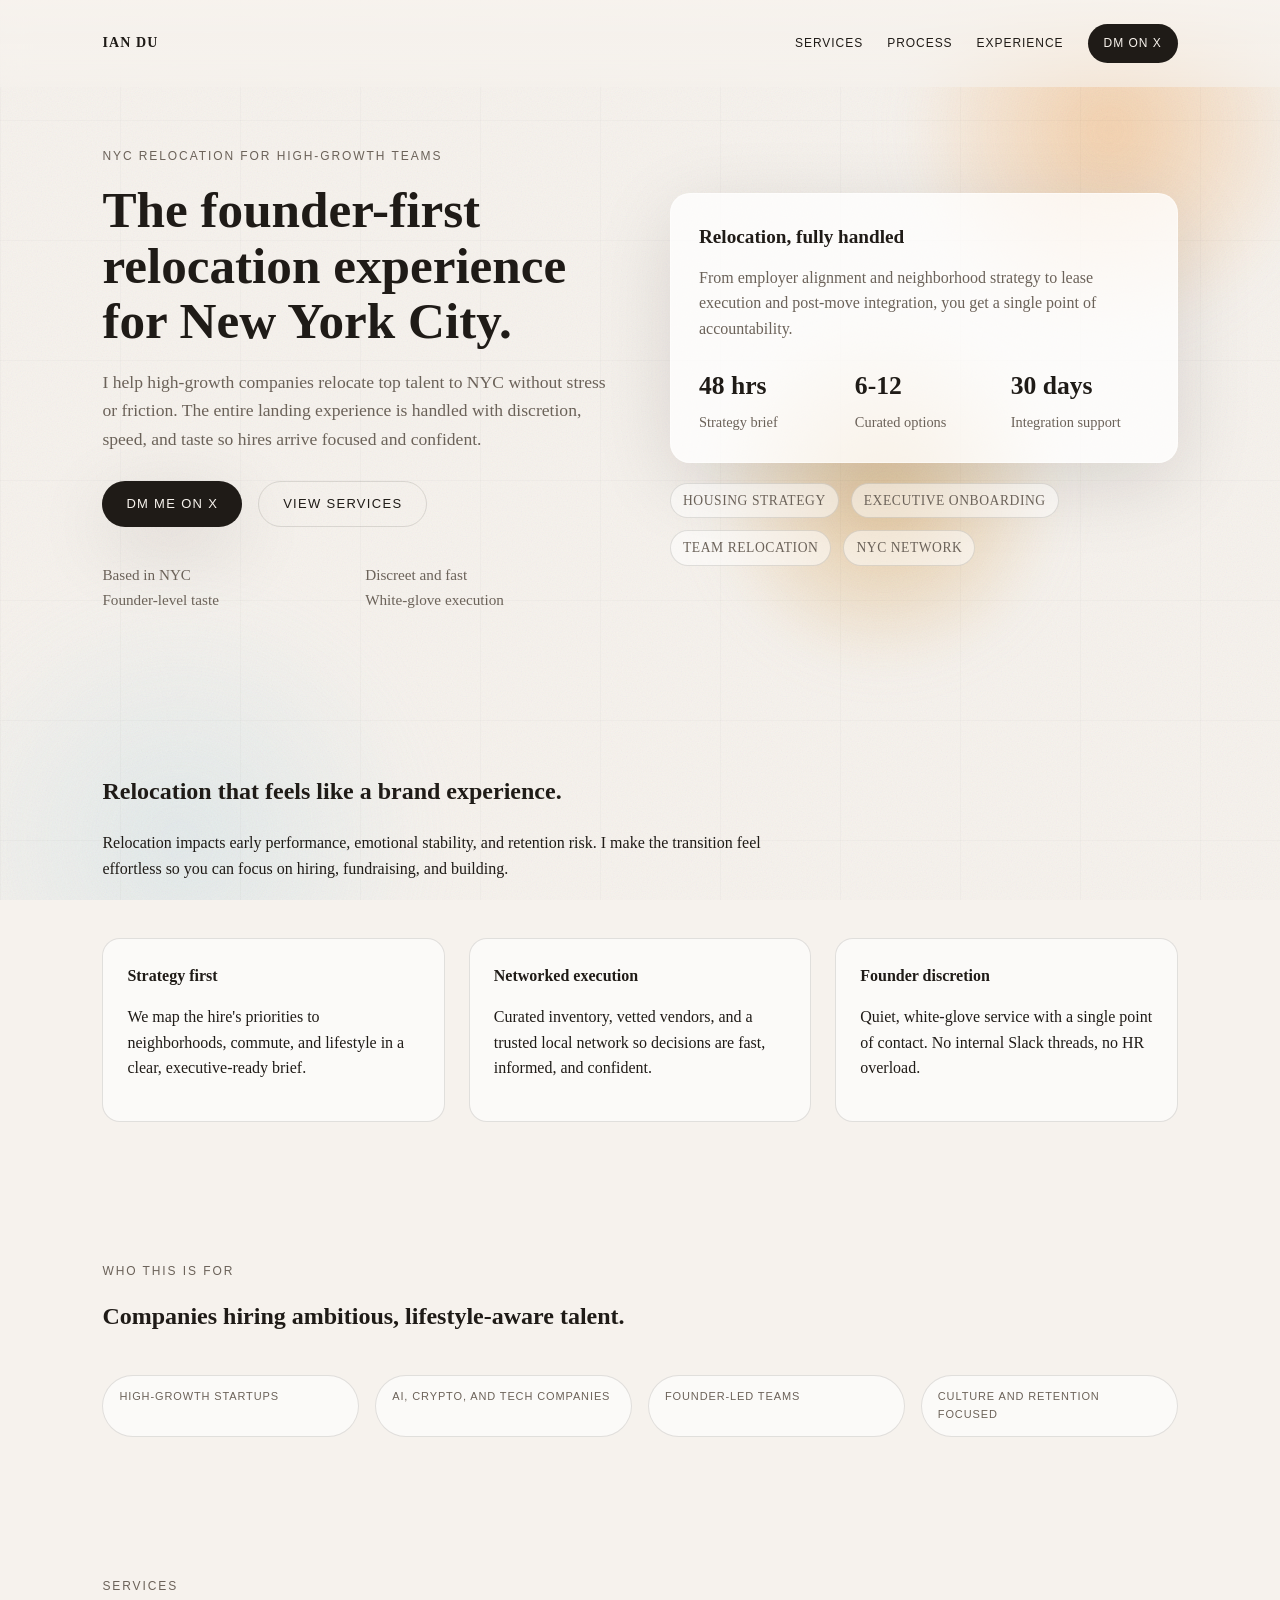
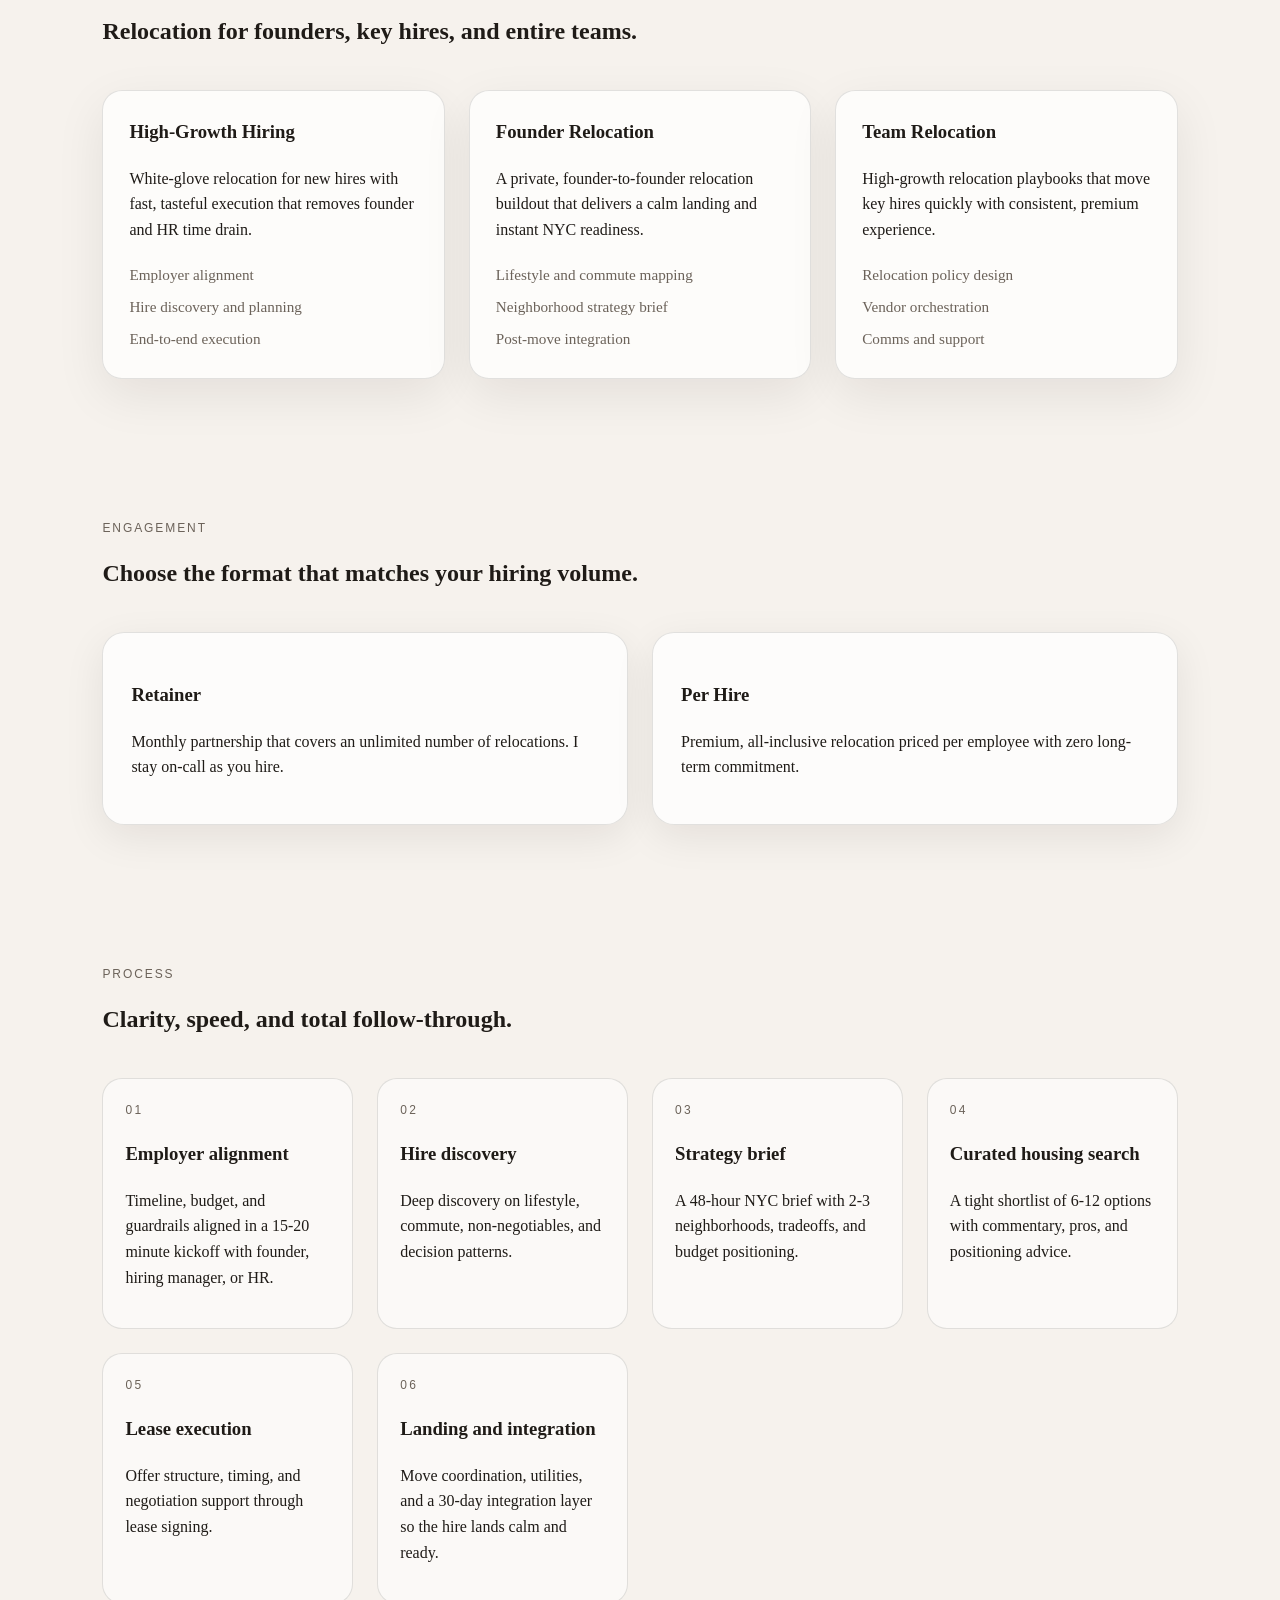
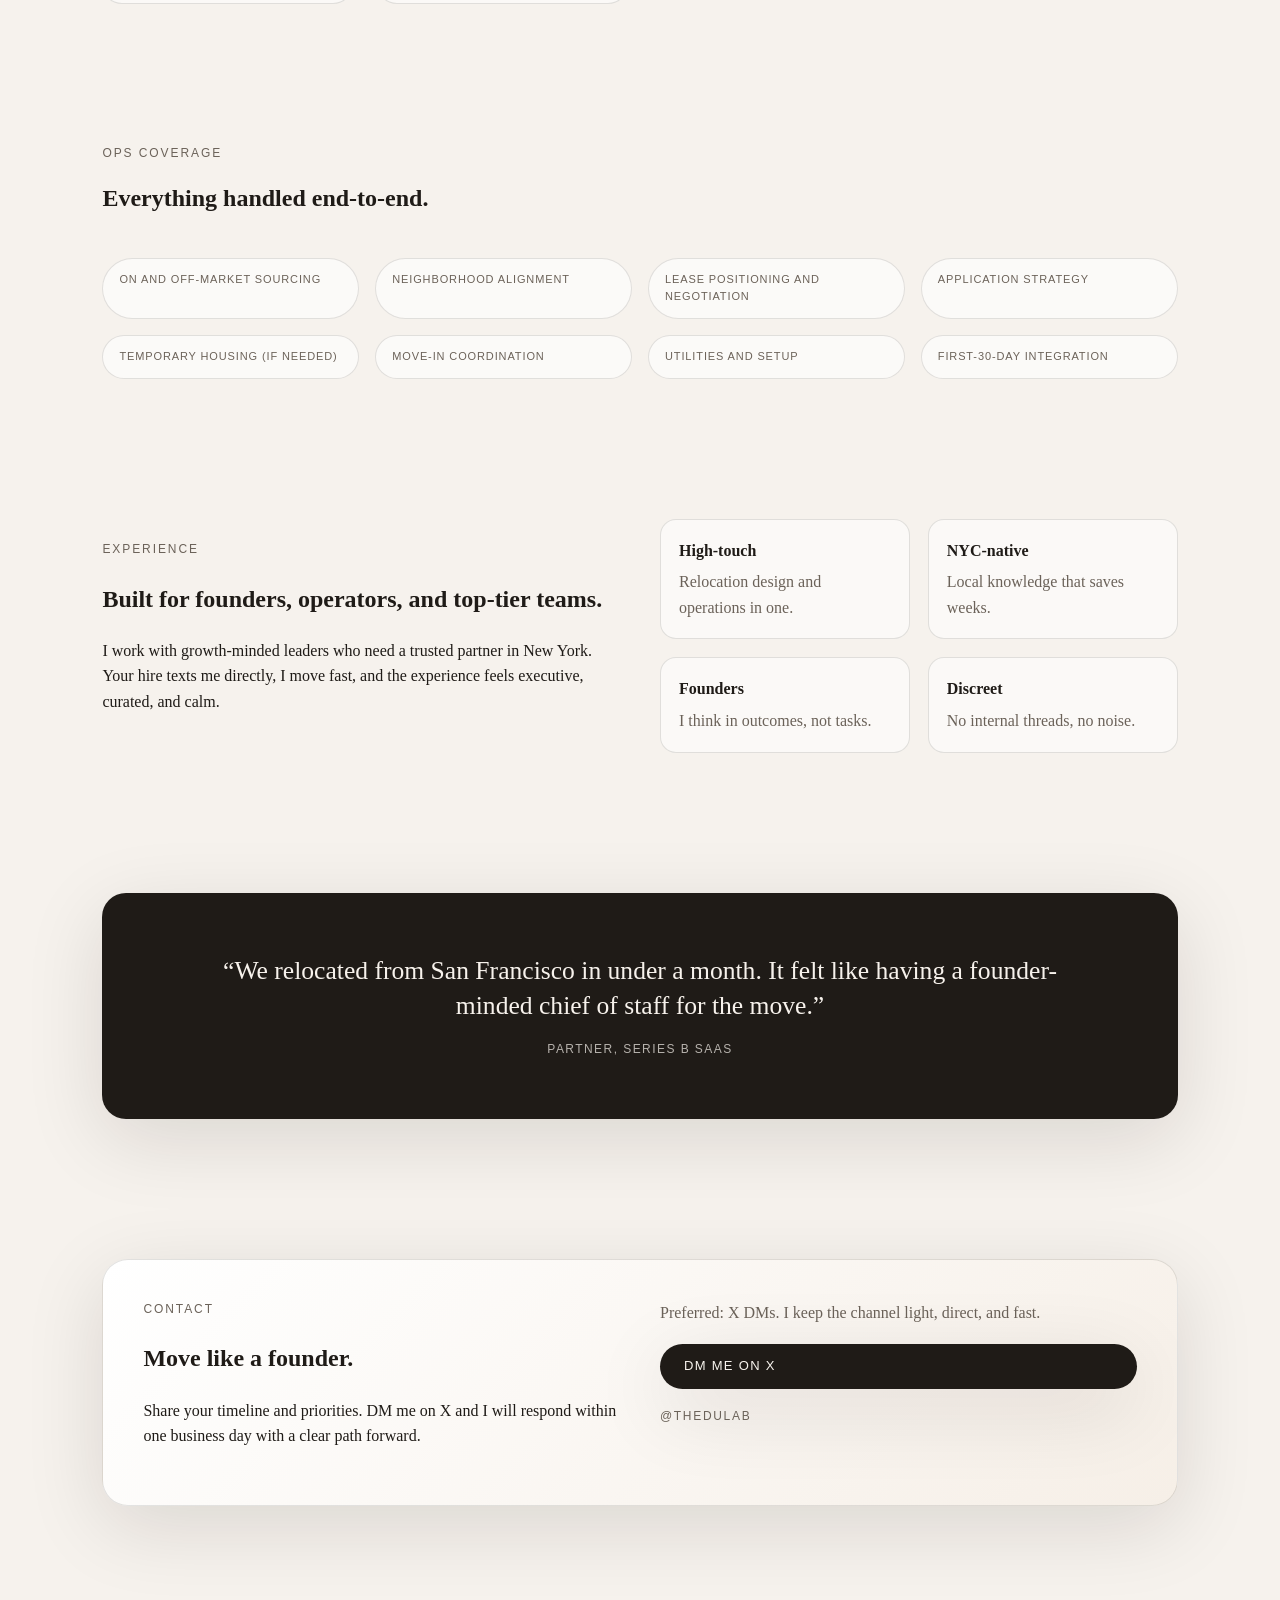
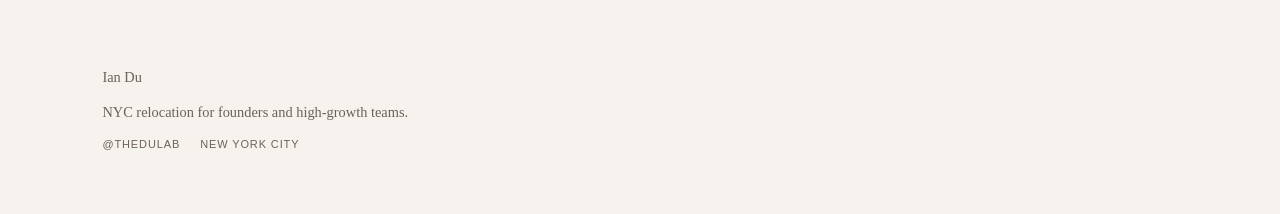
==== index.html @ b6cb7e7f "Add files via upload" ====
<!doctype html>
<html lang="en">
  <head>
    <meta charset="utf-8" />
    <meta name="viewport" content="width=device-width, initial-scale=1" />
    <title>NYC Relocation for Founders and High-Growth Teams</title>
    <meta
      name="description"
      content="White-glove NYC relocation for founders, executives, and high-growth teams. Thoughtful, discreet, and fully handled end-to-end."
    />
    <link rel="stylesheet" href="styles.css" />
  </head>
  <body>
    <div class="bg">
      <div class="grain"></div>
      <div class="orb orb-one"></div>
      <div class="orb orb-two"></div>
      <div class="orb orb-three"></div>
      <div class="grid"></div>
    </div>

    <header class="site-header">
      <div class="logo">Ian Du</div>
      <nav class="nav">
        <a href="#services">Services</a>
        <a href="#process">Process</a>
        <a href="#experience">Experience</a>
        <a href="#contact" class="nav-cta">DM on X</a>
      </nav>
    </header>

    <main>
      <section class="hero">
        <div class="hero-copy">
          <p class="eyebrow">NYC Relocation for High-Growth Teams</p>
          <h1>
            The founder-first relocation experience for New York City.
          </h1>
          <p class="lede">
            I help high-growth companies relocate top talent to NYC without
            stress or friction. The entire landing experience is handled with
            discretion, speed, and taste so hires arrive focused and confident.
          </p>
          <div class="hero-actions">
            <a href="#contact" class="btn primary">DM me on X</a>
            <a href="#services" class="btn ghost">View services</a>
          </div>
          <div class="hero-trust">
            <div>
              <span>Based in NYC</span>
              <span>Founder-level taste</span>
            </div>
            <div>
              <span>Discreet and fast</span>
              <span>White-glove execution</span>
            </div>
          </div>
        </div>
        <div class="hero-panel">
          <div class="hero-card">
            <p class="card-title">Relocation, fully handled</p>
            <p class="card-body">
              From employer alignment and neighborhood strategy to lease
              execution and post-move integration, you get a single point of
              accountability.
            </p>
            <div class="card-metrics">
              <div>
                <p class="metric">48 hrs</p>
                <p class="metric-label">Strategy brief</p>
              </div>
              <div>
                <p class="metric">6-12</p>
                <p class="metric-label">Curated options</p>
              </div>
              <div>
                <p class="metric">30 days</p>
                <p class="metric-label">Integration support</p>
              </div>
            </div>
          </div>
          <div class="hero-strip">
            <span>Housing strategy</span>
            <span>Executive onboarding</span>
            <span>Team relocation</span>
            <span>NYC network</span>
          </div>
        </div>
      </section>

      <section class="credibility">
        <div class="credibility-inner">
          <h2>Relocation that feels like a brand experience.</h2>
          <p>
            Relocation impacts early performance, emotional stability, and
            retention risk. I make the transition feel effortless so you can
            focus on hiring, fundraising, and building.
          </p>
        </div>
        <div class="credibility-cards">
          <div class="cred-card">
            <p class="cred-title">Strategy first</p>
            <p>
              We map the hire's priorities to neighborhoods, commute, and
              lifestyle in a clear, executive-ready brief.
            </p>
          </div>
          <div class="cred-card">
            <p class="cred-title">Networked execution</p>
            <p>
              Curated inventory, vetted vendors, and a trusted local network so
              decisions are fast, informed, and confident.
            </p>
          </div>
          <div class="cred-card">
            <p class="cred-title">Founder discretion</p>
            <p>
              Quiet, white-glove service with a single point of contact. No
              internal Slack threads, no HR overload.
            </p>
          </div>
        </div>
      </section>

      <section class="audience">
        <div class="section-head">
          <p class="eyebrow">Who This Is For</p>
          <h2>Companies hiring ambitious, lifestyle-aware talent.</h2>
        </div>
        <div class="audience-grid">
          <span>High-growth startups</span>
          <span>AI, crypto, and tech companies</span>
          <span>Founder-led teams</span>
          <span>Culture and retention focused</span>
        </div>
      </section>

      <section id="services" class="services">
        <div class="section-head">
          <p class="eyebrow">Services</p>
          <h2>Relocation for founders, key hires, and entire teams.</h2>
        </div>
        <div class="service-grid">
          <article class="service-card">
            <h3>High-Growth Hiring</h3>
            <p>
              White-glove relocation for new hires with fast, tasteful execution
              that removes founder and HR time drain.
            </p>
            <ul>
              <li>Employer alignment</li>
              <li>Hire discovery and planning</li>
              <li>End-to-end execution</li>
            </ul>
          </article>
          <article class="service-card">
            <h3>Founder Relocation</h3>
            <p>
              A private, founder-to-founder relocation buildout that delivers a
              calm landing and instant NYC readiness.
            </p>
            <ul>
              <li>Lifestyle and commute mapping</li>
              <li>Neighborhood strategy brief</li>
              <li>Post-move integration</li>
            </ul>
          </article>
          <article class="service-card">
            <h3>Team Relocation</h3>
            <p>
              High-growth relocation playbooks that move key hires quickly with
              consistent, premium experience.
            </p>
            <ul>
              <li>Relocation policy design</li>
              <li>Vendor orchestration</li>
              <li>Comms and support</li>
            </ul>
          </article>
        </div>
      </section>

      <section class="engagement">
        <div class="section-head">
          <p class="eyebrow">Engagement</p>
          <h2>Choose the format that matches your hiring volume.</h2>
        </div>
        <div class="engagement-grid">
          <article class="engagement-card">
            <h3>Retainer</h3>
            <p>
              Monthly partnership that covers an unlimited number of
              relocations. I stay on-call as you hire.
            </p>
          </article>
          <article class="engagement-card">
            <h3>Per Hire</h3>
            <p>
              Premium, all-inclusive relocation priced per employee with zero
              long-term commitment.
            </p>
          </article>
        </div>
      </section>

      <section id="process" class="process">
        <div class="section-head">
          <p class="eyebrow">Process</p>
          <h2>Clarity, speed, and total follow-through.</h2>
        </div>
        <div class="process-steps">
          <div class="step">
            <p class="step-number">01</p>
            <h3>Employer alignment</h3>
            <p>
              Timeline, budget, and guardrails aligned in a 15-20 minute kickoff
              with founder, hiring manager, or HR.
            </p>
          </div>
          <div class="step">
            <p class="step-number">02</p>
            <h3>Hire discovery</h3>
            <p>
              Deep discovery on lifestyle, commute, non-negotiables, and
              decision patterns.
            </p>
          </div>
          <div class="step">
            <p class="step-number">03</p>
            <h3>Strategy brief</h3>
            <p>
              A 48-hour NYC brief with 2-3 neighborhoods, tradeoffs, and budget
              positioning.
            </p>
          </div>
          <div class="step">
            <p class="step-number">04</p>
            <h3>Curated housing search</h3>
            <p>
              A tight shortlist of 6-12 options with commentary, pros, and
              positioning advice.
            </p>
          </div>
          <div class="step">
            <p class="step-number">05</p>
            <h3>Lease execution</h3>
            <p>
              Offer structure, timing, and negotiation support through lease
              signing.
            </p>
          </div>
          <div class="step">
            <p class="step-number">06</p>
            <h3>Landing and integration</h3>
            <p>
              Move coordination, utilities, and a 30-day integration layer so
              the hire lands calm and ready.
            </p>
          </div>
        </div>
      </section>

      <section class="ops">
        <div class="section-head">
          <p class="eyebrow">Ops Coverage</p>
          <h2>Everything handled end-to-end.</h2>
        </div>
        <div class="ops-grid">
          <span>On and off-market sourcing</span>
          <span>Neighborhood alignment</span>
          <span>Lease positioning and negotiation</span>
          <span>Application strategy</span>
          <span>Temporary housing (if needed)</span>
          <span>Move-in coordination</span>
          <span>Utilities and setup</span>
          <span>First-30-day integration</span>
        </div>
      </section>

      <section id="experience" class="experience">
        <div class="experience-inner">
          <div>
            <p class="eyebrow">Experience</p>
            <h2>Built for founders, operators, and top-tier teams.</h2>
            <p>
              I work with growth-minded leaders who need a trusted partner in
              New York. Your hire texts me directly, I move fast, and the
              experience feels executive, curated, and calm.
            </p>
          </div>
          <div class="experience-grid">
            <div class="experience-card">
              <p class="stat">High-touch</p>
              <p class="stat-label">Relocation design and operations in one.</p>
            </div>
            <div class="experience-card">
              <p class="stat">NYC-native</p>
              <p class="stat-label">Local knowledge that saves weeks.</p>
            </div>
            <div class="experience-card">
              <p class="stat">Founders</p>
              <p class="stat-label">I think in outcomes, not tasks.</p>
            </div>
            <div class="experience-card">
              <p class="stat">Discreet</p>
              <p class="stat-label">No internal threads, no noise.</p>
            </div>
          </div>
        </div>
      </section>

      <section class="testimonial">
        <blockquote>
          “We relocated from San Francisco in under a month. It felt like having
          a founder-minded chief of staff for the move.”
        </blockquote>
        <p class="testimonial-name">Partner, Series B SaaS</p>
      </section>

      <section class="cta" id="contact">
      <div class="cta-card">
          <div>
            <p class="eyebrow">Contact</p>
            <h2>Move like a founder.</h2>
            <p>
              Share your timeline and priorities. DM me on X and I will respond
              within one business day with a clear path forward.
            </p>
          </div>
          <div class="cta-action">
            <p class="cta-note">
              Preferred: X DMs. I keep the channel light, direct, and fast.
            </p>
            <a href="https://x.com/thedulab" class="btn primary" target="_blank" rel="noreferrer">
              DM me on X
            </a>
            <p class="cta-handle">@thedulab</p>
          </div>
        </div>
      </section>
    </main>

    <footer class="site-footer">
      <div>Ian Du</div>
      <div>NYC relocation for founders and high-growth teams.</div>
      <div class="footer-links">
        <span>@thedulab</span>
        <span>New York City</span>
      </div>
    </footer>

    <script src="script.js"></script>
  </body>
</html>
---- styles.css ----
:root {
  color-scheme: light;
  --bg: #f6f2ed;
  --ink: #1f1b17;
  --muted: #6b6259;
  --accent: #c87f3a;
  --accent-soft: #e8c29b;
  --card: rgba(255, 255, 255, 0.75);
  --line: rgba(31, 27, 23, 0.12);
  --shadow: 0 20px 80px rgba(23, 17, 12, 0.12);
  --radius: 20px;
}

*,
*::before,
*::after {
  box-sizing: border-box;
}

body {
  margin: 0;
  font-family: "Iowan Old Style", "Hoefler Text", "Garamond", "Palatino Linotype",
    "Times New Roman", serif;
  color: var(--ink);
  background: var(--bg);
  line-height: 1.6;
  min-height: 100vh;
}

a {
  color: inherit;
  text-decoration: none;
}

.bg {
  position: fixed;
  inset: 0;
  z-index: -1;
  overflow: hidden;
}

.grain {
  position: absolute;
  inset: 0;
  background-image: url("data:image/svg+xml,%3Csvg xmlns='http://www.w3.org/2000/svg' width='160' height='160' viewBox='0 0 160 160'%3E%3Cfilter id='n'%3E%3CfeTurbulence type='fractalNoise' baseFrequency='0.8' numOctaves='4'/%3E%3C/filter%3E%3Crect width='160' height='160' filter='url(%23n)' opacity='0.08'/%3E%3C/svg%3E");
  mix-blend-mode: multiply;
}

.grid {
  position: absolute;
  inset: 0;
  background-image: linear-gradient(
      rgba(31, 27, 23, 0.06) 1px,
      transparent 1px
    ),
    linear-gradient(90deg, rgba(31, 27, 23, 0.06) 1px, transparent 1px);
  background-size: 120px 120px;
  opacity: 0.4;
}

.orb {
  position: absolute;
  border-radius: 999px;
  filter: blur(20px);
  opacity: 0.7;
  mix-blend-mode: multiply;
}

.orb-one {
  width: 420px;
  height: 420px;
  background: radial-gradient(circle, #f1c08e, transparent 70%);
  top: -80px;
  right: -40px;
}

.orb-two {
  width: 520px;
  height: 520px;
  background: radial-gradient(circle, #d9e5e8, transparent 70%);
  bottom: -200px;
  left: -80px;
}

.orb-three {
  width: 360px;
  height: 360px;
  background: radial-gradient(circle, #dcb47b, transparent 70%);
  top: 35%;
  left: 55%;
}

.site-header {
  position: sticky;
  top: 0;
  display: flex;
  align-items: center;
  justify-content: space-between;
  padding: 24px 8vw;
  background: linear-gradient(
    180deg,
    rgba(246, 242, 237, 0.95),
    rgba(246, 242, 237, 0.6)
  );
  backdrop-filter: blur(14px);
  z-index: 10;
}

.logo {
  font-weight: 600;
  letter-spacing: 0.08em;
  text-transform: uppercase;
  font-size: 14px;
}

.nav {
  display: flex;
  gap: 24px;
  align-items: center;
  font-family: "Trebuchet MS", "Gill Sans", "Verdana", sans-serif;
  text-transform: uppercase;
  font-size: 12px;
  letter-spacing: 0.08em;
}

.nav-cta {
  padding: 10px 16px;
  border-radius: 999px;
  background: var(--ink);
  color: #f9f4ee;
}

main {
  padding: 60px 8vw 120px;
  display: flex;
  flex-direction: column;
  gap: 140px;
}

.hero {
  display: grid;
  grid-template-columns: repeat(auto-fit, minmax(280px, 1fr));
  gap: 60px;
  align-items: center;
}

.eyebrow {
  text-transform: uppercase;
  letter-spacing: 0.16em;
  font-size: 12px;
  color: var(--muted);
  margin: 0 0 16px;
  font-family: "Trebuchet MS", "Gill Sans", "Verdana", sans-serif;
}

h1 {
  font-size: clamp(2.8rem, 4vw, 4.2rem);
  line-height: 1.08;
  margin: 0 0 20px;
}

.lede {
  font-size: 1.1rem;
  color: var(--muted);
  max-width: 520px;
}

.hero-actions {
  display: flex;
  gap: 16px;
  margin: 28px 0 36px;
  flex-wrap: wrap;
}

.btn {
  padding: 12px 24px;
  border-radius: 999px;
  font-family: "Trebuchet MS", "Gill Sans", "Verdana", sans-serif;
  font-size: 13px;
  text-transform: uppercase;
  letter-spacing: 0.1em;
  display: inline-flex;
  align-items: center;
  gap: 8px;
}

.btn.primary {
  background: var(--ink);
  color: #f8f4ee;
  box-shadow: var(--shadow);
}

.btn.ghost {
  border: 1px solid var(--line);
}

.hero-trust {
  display: grid;
  grid-template-columns: repeat(auto-fit, minmax(180px, 1fr));
  gap: 18px;
  font-size: 0.95rem;
  color: var(--muted);
}

.hero-trust span {
  display: block;
}

.hero-panel {
  display: grid;
  gap: 20px;
}

.hero-card {
  background: var(--card);
  border-radius: var(--radius);
  padding: 28px;
  box-shadow: var(--shadow);
  border: 1px solid rgba(255, 255, 255, 0.4);
}

.card-title {
  font-size: 1.2rem;
  font-weight: 600;
  margin: 0 0 12px;
}

.card-body {
  color: var(--muted);
  margin: 0 0 24px;
}

.card-metrics {
  display: grid;
  grid-template-columns: repeat(auto-fit, minmax(120px, 1fr));
  gap: 18px;
}

.metric {
  font-size: 1.6rem;
  font-weight: 600;
  margin: 0;
}

.metric-label {
  margin: 4px 0 0;
  color: var(--muted);
  font-size: 0.9rem;
}

.hero-strip {
  display: flex;
  flex-wrap: wrap;
  gap: 12px;
  font-size: 0.85rem;
  letter-spacing: 0.04em;
  text-transform: uppercase;
  color: var(--muted);
}

.hero-strip span {
  padding: 6px 12px;
  border: 1px solid var(--line);
  border-radius: 999px;
  background: rgba(255, 255, 255, 0.5);
}

.credibility,
.audience,
.services,
.engagement,
.process,
.ops,
.experience,
.cta {
  display: flex;
  flex-direction: column;
  gap: 40px;
}

.credibility-inner {
  max-width: 720px;
}

.credibility-cards {
  display: grid;
  grid-template-columns: repeat(auto-fit, minmax(220px, 1fr));
  gap: 24px;
}

.cred-card {
  padding: 24px;
  border-radius: 18px;
  background: rgba(255, 255, 255, 0.6);
  border: 1px solid var(--line);
}

.audience-grid {
  display: grid;
  grid-template-columns: repeat(auto-fit, minmax(200px, 1fr));
  gap: 16px;
  font-family: "Trebuchet MS", "Gill Sans", "Verdana", sans-serif;
  text-transform: uppercase;
  letter-spacing: 0.08em;
  font-size: 11px;
  color: var(--muted);
}

.audience-grid span {
  padding: 12px 16px;
  border-radius: 999px;
  border: 1px solid var(--line);
  background: rgba(255, 255, 255, 0.6);
}

.cred-title {
  margin: 0 0 8px;
  font-weight: 600;
}

.section-head h2 {
  margin: 0;
}

.service-grid {
  display: grid;
  grid-template-columns: repeat(auto-fit, minmax(240px, 1fr));
  gap: 24px;
}

.service-card {
  padding: 26px;
  border-radius: 20px;
  background: rgba(255, 255, 255, 0.72);
  border: 1px solid var(--line);
  box-shadow: 0 16px 50px rgba(23, 17, 12, 0.08);
}

.service-card h3 {
  margin-top: 0;
}

.service-card ul {
  list-style: none;
  padding: 0;
  margin: 20px 0 0;
  display: grid;
  gap: 8px;
  font-size: 0.95rem;
  color: var(--muted);
}

.engagement-grid {
  display: grid;
  grid-template-columns: repeat(auto-fit, minmax(240px, 1fr));
  gap: 24px;
}

.engagement-card {
  padding: 28px;
  border-radius: 22px;
  background: rgba(255, 255, 255, 0.75);
  border: 1px solid var(--line);
  box-shadow: 0 12px 40px rgba(23, 17, 12, 0.08);
}

.process-steps {
  display: grid;
  grid-template-columns: repeat(auto-fit, minmax(220px, 1fr));
  gap: 24px;
}

.ops-grid {
  display: grid;
  grid-template-columns: repeat(auto-fit, minmax(220px, 1fr));
  gap: 16px;
  font-family: "Trebuchet MS", "Gill Sans", "Verdana", sans-serif;
  text-transform: uppercase;
  letter-spacing: 0.08em;
  font-size: 11px;
  color: var(--muted);
}

.ops-grid span {
  padding: 12px 16px;
  border-radius: 999px;
  border: 1px solid var(--line);
  background: rgba(255, 255, 255, 0.6);
}

.step {
  padding: 22px;
  border: 1px solid var(--line);
  border-radius: 20px;
  background: rgba(255, 255, 255, 0.55);
}

.step-number {
  font-family: "Trebuchet MS", "Gill Sans", "Verdana", sans-serif;
  font-size: 12px;
  letter-spacing: 0.2em;
  color: var(--muted);
  margin: 0 0 12px;
}

.experience-inner {
  display: grid;
  grid-template-columns: repeat(auto-fit, minmax(280px, 1fr));
  gap: 40px;
  align-items: center;
}

.experience-grid {
  display: grid;
  grid-template-columns: repeat(auto-fit, minmax(180px, 1fr));
  gap: 18px;
}

.experience-card {
  padding: 18px;
  border-radius: 16px;
  border: 1px solid var(--line);
  background: rgba(255, 255, 255, 0.55);
}

.stat {
  font-weight: 600;
  margin: 0 0 6px;
}

.stat-label {
  color: var(--muted);
  margin: 0;
}

.testimonial {
  padding: 60px 8vw;
  border-radius: 24px;
  background: #1f1b17;
  color: #f7f2ec;
  text-align: center;
  box-shadow: var(--shadow);
}

.testimonial blockquote {
  margin: 0;
  font-size: clamp(1.4rem, 2vw, 2.1rem);
  line-height: 1.4;
}

.testimonial-name {
  margin: 16px 0 0;
  color: rgba(247, 242, 236, 0.7);
  font-family: "Trebuchet MS", "Gill Sans", "Verdana", sans-serif;
  text-transform: uppercase;
  letter-spacing: 0.12em;
  font-size: 12px;
}

.cta-card {
  display: grid;
  grid-template-columns: repeat(auto-fit, minmax(260px, 1fr));
  gap: 40px;
  padding: 40px;
  border-radius: 26px;
  background: linear-gradient(135deg, #ffffff, #f6efe7);
  box-shadow: var(--shadow);
  border: 1px solid rgba(31, 27, 23, 0.12);
}

.cta-action {
  display: grid;
  gap: 18px;
  align-content: start;
}

.cta-note {
  margin: 0;
  color: var(--muted);
}

.cta-handle {
  margin: 0;
  font-family: "Trebuchet MS", "Gill Sans", "Verdana", sans-serif;
  text-transform: uppercase;
  letter-spacing: 0.14em;
  font-size: 12px;
  color: var(--muted);
}

.site-footer {
  padding: 40px 8vw 60px;
  display: flex;
  flex-direction: column;
  gap: 12px;
  font-size: 0.9rem;
  color: var(--muted);
}

.footer-links {
  display: flex;
  gap: 20px;
  flex-wrap: wrap;
  font-family: "Trebuchet MS", "Gill Sans", "Verdana", sans-serif;
  text-transform: uppercase;
  letter-spacing: 0.08em;
  font-size: 11px;
}

section,
.site-footer,
.site-header {
  opacity: 0;
  transform: translateY(16px);
  transition: opacity 0.8s ease, transform 0.8s ease;
}

.reveal {
  opacity: 1;
  transform: translateY(0);
}

@media (max-width: 900px) {
  .nav {
    display: none;
  }

  main {
    padding: 40px 8vw 100px;
    gap: 100px;
  }

  .testimonial {
    padding: 50px 8vw;
  }
}

@media (max-width: 600px) {
  h1 {
    font-size: 2.4rem;
  }

  .site-header {
    padding: 20px 8vw;
  }

  .hero-actions {
    flex-direction: column;
    align-items: flex-start;
  }

  .cta-card {
    padding: 28px;
  }
}
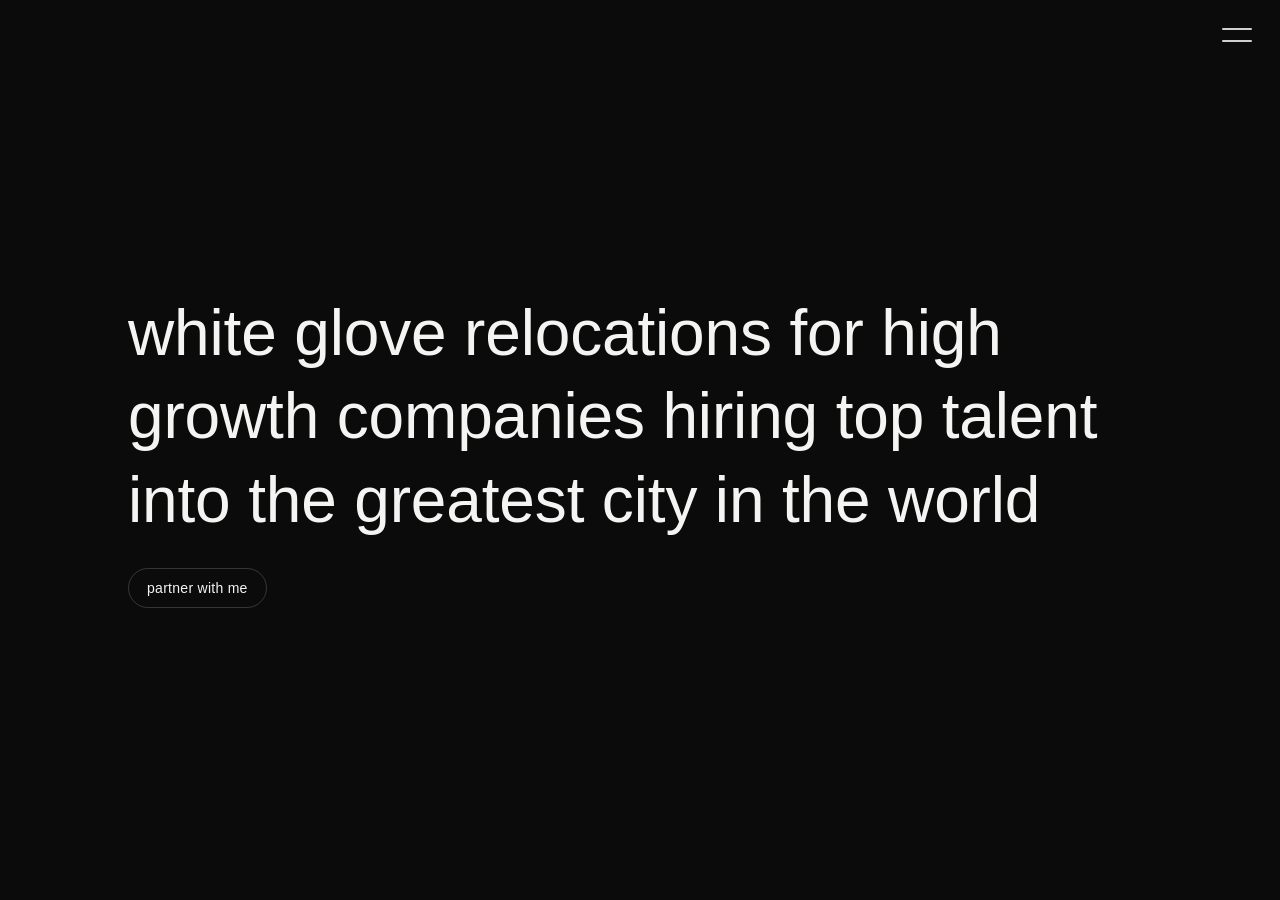
==== commit 130c9323: "Add files via upload" ====
--- a/index.html
+++ b/index.html
@@ -3,352 +3,32 @@
   <head>
     <meta charset="utf-8" />
     <meta name="viewport" content="width=device-width, initial-scale=1" />
-    <title>NYC Relocation for Founders and High-Growth Teams</title>
+    <title>nyc relocation, done properly</title>
     <meta
       name="description"
-      content="White-glove NYC relocation for founders, executives, and high-growth teams. Thoughtful, discreet, and fully handled end-to-end."
+      content="nyc relocation done properly. white-glove, founder-level execution for high-growth companies and new hires."
     />
     <link rel="stylesheet" href="styles.css" />
   </head>
   <body>
-    <div class="bg">
-      <div class="grain"></div>
-      <div class="orb orb-one"></div>
-      <div class="orb orb-two"></div>
-      <div class="orb orb-three"></div>
-      <div class="grid"></div>
-    </div>
+    <a class="menu" href="/about.html" aria-label="about">
+      <span></span>
+      <span></span>
+    </a>
 
-    <header class="site-header">
-      <div class="logo">Ian Du</div>
-      <nav class="nav">
-        <a href="#services">Services</a>
-        <a href="#process">Process</a>
-        <a href="#experience">Experience</a>
-        <a href="#contact" class="nav-cta">DM on X</a>
-      </nav>
-    </header>
-
-    <main>
-      <section class="hero">
-        <div class="hero-copy">
-          <p class="eyebrow">NYC Relocation for High-Growth Teams</p>
-          <h1>
-            The founder-first relocation experience for New York City.
-          </h1>
-          <p class="lede">
-            I help high-growth companies relocate top talent to NYC without
-            stress or friction. The entire landing experience is handled with
-            discretion, speed, and taste so hires arrive focused and confident.
-          </p>
-          <div class="hero-actions">
-            <a href="#contact" class="btn primary">DM me on X</a>
-            <a href="#services" class="btn ghost">View services</a>
-          </div>
-          <div class="hero-trust">
-            <div>
-              <span>Based in NYC</span>
-              <span>Founder-level taste</span>
-            </div>
-            <div>
-              <span>Discreet and fast</span>
-              <span>White-glove execution</span>
-            </div>
-          </div>
-        </div>
-        <div class="hero-panel">
-          <div class="hero-card">
-            <p class="card-title">Relocation, fully handled</p>
-            <p class="card-body">
-              From employer alignment and neighborhood strategy to lease
-              execution and post-move integration, you get a single point of
-              accountability.
-            </p>
-            <div class="card-metrics">
-              <div>
-                <p class="metric">48 hrs</p>
-                <p class="metric-label">Strategy brief</p>
-              </div>
-              <div>
-                <p class="metric">6-12</p>
-                <p class="metric-label">Curated options</p>
-              </div>
-              <div>
-                <p class="metric">30 days</p>
-                <p class="metric-label">Integration support</p>
-              </div>
-            </div>
-          </div>
-          <div class="hero-strip">
-            <span>Housing strategy</span>
-            <span>Executive onboarding</span>
-            <span>Team relocation</span>
-            <span>NYC network</span>
-          </div>
-        </div>
-      </section>
-
-      <section class="credibility">
-        <div class="credibility-inner">
-          <h2>Relocation that feels like a brand experience.</h2>
-          <p>
-            Relocation impacts early performance, emotional stability, and
-            retention risk. I make the transition feel effortless so you can
-            focus on hiring, fundraising, and building.
-          </p>
-        </div>
-        <div class="credibility-cards">
-          <div class="cred-card">
-            <p class="cred-title">Strategy first</p>
-            <p>
-              We map the hire's priorities to neighborhoods, commute, and
-              lifestyle in a clear, executive-ready brief.
-            </p>
-          </div>
-          <div class="cred-card">
-            <p class="cred-title">Networked execution</p>
-            <p>
-              Curated inventory, vetted vendors, and a trusted local network so
-              decisions are fast, informed, and confident.
-            </p>
-          </div>
-          <div class="cred-card">
-            <p class="cred-title">Founder discretion</p>
-            <p>
-              Quiet, white-glove service with a single point of contact. No
-              internal Slack threads, no HR overload.
-            </p>
-          </div>
-        </div>
-      </section>
-
-      <section class="audience">
-        <div class="section-head">
-          <p class="eyebrow">Who This Is For</p>
-          <h2>Companies hiring ambitious, lifestyle-aware talent.</h2>
-        </div>
-        <div class="audience-grid">
-          <span>High-growth startups</span>
-          <span>AI, crypto, and tech companies</span>
-          <span>Founder-led teams</span>
-          <span>Culture and retention focused</span>
-        </div>
-      </section>
-
-      <section id="services" class="services">
-        <div class="section-head">
-          <p class="eyebrow">Services</p>
-          <h2>Relocation for founders, key hires, and entire teams.</h2>
-        </div>
-        <div class="service-grid">
-          <article class="service-card">
-            <h3>High-Growth Hiring</h3>
-            <p>
-              White-glove relocation for new hires with fast, tasteful execution
-              that removes founder and HR time drain.
-            </p>
-            <ul>
-              <li>Employer alignment</li>
-              <li>Hire discovery and planning</li>
-              <li>End-to-end execution</li>
-            </ul>
-          </article>
-          <article class="service-card">
-            <h3>Founder Relocation</h3>
-            <p>
-              A private, founder-to-founder relocation buildout that delivers a
-              calm landing and instant NYC readiness.
-            </p>
-            <ul>
-              <li>Lifestyle and commute mapping</li>
-              <li>Neighborhood strategy brief</li>
-              <li>Post-move integration</li>
-            </ul>
-          </article>
-          <article class="service-card">
-            <h3>Team Relocation</h3>
-            <p>
-              High-growth relocation playbooks that move key hires quickly with
-              consistent, premium experience.
-            </p>
-            <ul>
-              <li>Relocation policy design</li>
-              <li>Vendor orchestration</li>
-              <li>Comms and support</li>
-            </ul>
-          </article>
-        </div>
-      </section>
-
-      <section class="engagement">
-        <div class="section-head">
-          <p class="eyebrow">Engagement</p>
-          <h2>Choose the format that matches your hiring volume.</h2>
-        </div>
-        <div class="engagement-grid">
-          <article class="engagement-card">
-            <h3>Retainer</h3>
-            <p>
-              Monthly partnership that covers an unlimited number of
-              relocations. I stay on-call as you hire.
-            </p>
-          </article>
-          <article class="engagement-card">
-            <h3>Per Hire</h3>
-            <p>
-              Premium, all-inclusive relocation priced per employee with zero
-              long-term commitment.
-            </p>
-          </article>
-        </div>
-      </section>
-
-      <section id="process" class="process">
-        <div class="section-head">
-          <p class="eyebrow">Process</p>
-          <h2>Clarity, speed, and total follow-through.</h2>
-        </div>
-        <div class="process-steps">
-          <div class="step">
-            <p class="step-number">01</p>
-            <h3>Employer alignment</h3>
-            <p>
-              Timeline, budget, and guardrails aligned in a 15-20 minute kickoff
-              with founder, hiring manager, or HR.
-            </p>
-          </div>
-          <div class="step">
-            <p class="step-number">02</p>
-            <h3>Hire discovery</h3>
-            <p>
-              Deep discovery on lifestyle, commute, non-negotiables, and
-              decision patterns.
-            </p>
-          </div>
-          <div class="step">
-            <p class="step-number">03</p>
-            <h3>Strategy brief</h3>
-            <p>
-              A 48-hour NYC brief with 2-3 neighborhoods, tradeoffs, and budget
-              positioning.
-            </p>
-          </div>
-          <div class="step">
-            <p class="step-number">04</p>
-            <h3>Curated housing search</h3>
-            <p>
-              A tight shortlist of 6-12 options with commentary, pros, and
-              positioning advice.
-            </p>
-          </div>
-          <div class="step">
-            <p class="step-number">05</p>
-            <h3>Lease execution</h3>
-            <p>
-              Offer structure, timing, and negotiation support through lease
-              signing.
-            </p>
-          </div>
-          <div class="step">
-            <p class="step-number">06</p>
-            <h3>Landing and integration</h3>
-            <p>
-              Move coordination, utilities, and a 30-day integration layer so
-              the hire lands calm and ready.
-            </p>
-          </div>
-        </div>
-      </section>
-
-      <section class="ops">
-        <div class="section-head">
-          <p class="eyebrow">Ops Coverage</p>
-          <h2>Everything handled end-to-end.</h2>
-        </div>
-        <div class="ops-grid">
-          <span>On and off-market sourcing</span>
-          <span>Neighborhood alignment</span>
-          <span>Lease positioning and negotiation</span>
-          <span>Application strategy</span>
-          <span>Temporary housing (if needed)</span>
-          <span>Move-in coordination</span>
-          <span>Utilities and setup</span>
-          <span>First-30-day integration</span>
-        </div>
-      </section>
-
-      <section id="experience" class="experience">
-        <div class="experience-inner">
-          <div>
-            <p class="eyebrow">Experience</p>
-            <h2>Built for founders, operators, and top-tier teams.</h2>
-            <p>
-              I work with growth-minded leaders who need a trusted partner in
-              New York. Your hire texts me directly, I move fast, and the
-              experience feels executive, curated, and calm.
-            </p>
-          </div>
-          <div class="experience-grid">
-            <div class="experience-card">
-              <p class="stat">High-touch</p>
-              <p class="stat-label">Relocation design and operations in one.</p>
-            </div>
-            <div class="experience-card">
-              <p class="stat">NYC-native</p>
-              <p class="stat-label">Local knowledge that saves weeks.</p>
-            </div>
-            <div class="experience-card">
-              <p class="stat">Founders</p>
-              <p class="stat-label">I think in outcomes, not tasks.</p>
-            </div>
-            <div class="experience-card">
-              <p class="stat">Discreet</p>
-              <p class="stat-label">No internal threads, no noise.</p>
-            </div>
-          </div>
-        </div>
-      </section>
-
-      <section class="testimonial">
-        <blockquote>
-          “We relocated from San Francisco in under a month. It felt like having
-          a founder-minded chief of staff for the move.”
-        </blockquote>
-        <p class="testimonial-name">Partner, Series B SaaS</p>
-      </section>
-
-      <section class="cta" id="contact">
-      <div class="cta-card">
-          <div>
-            <p class="eyebrow">Contact</p>
-            <h2>Move like a founder.</h2>
-            <p>
-              Share your timeline and priorities. DM me on X and I will respond
-              within one business day with a clear path forward.
-            </p>
-          </div>
-          <div class="cta-action">
-            <p class="cta-note">
-              Preferred: X DMs. I keep the channel light, direct, and fast.
-            </p>
-            <a href="https://x.com/thedulab" class="btn primary" target="_blank" rel="noreferrer">
-              DM me on X
-            </a>
-            <p class="cta-handle">@thedulab</p>
-          </div>
-        </div>
-      </section>
+    <main class="single">
+      <h1>
+        white glove relocations for high growth companies hiring top talent into the
+        greatest city in the world
+      </h1>
+      <a
+        class="btn"
+        href="https://twitter.com/messages/compose?recipient_id=38584928"
+        target="_blank"
+        rel="noreferrer"
+      >
+        partner with me
+      </a>
     </main>
-
-    <footer class="site-footer">
-      <div>Ian Du</div>
-      <div>NYC relocation for founders and high-growth teams.</div>
-      <div class="footer-links">
-        <span>@thedulab</span>
-        <span>New York City</span>
-      </div>
-    </footer>
-
-    <script src="script.js"></script>
   </body>
 </html>
--- a/styles.css
+++ b/styles.css
@@ -1,14 +1,9 @@
 :root {
-  color-scheme: light;
-  --bg: #f6f2ed;
-  --ink: #1f1b17;
-  --muted: #6b6259;
-  --accent: #c87f3a;
-  --accent-soft: #e8c29b;
-  --card: rgba(255, 255, 255, 0.75);
-  --line: rgba(31, 27, 23, 0.12);
-  --shadow: 0 20px 80px rgba(23, 17, 12, 0.12);
-  --radius: 20px;
+  color-scheme: dark;
+  --bg: #0b0b0b;
+  --ink: #f4f4f2;
+  --muted: #9f9f9a;
+  --line: rgba(244, 244, 242, 0.18);
 }
 
 *,
@@ -19,537 +14,152 @@
 
 body {
   margin: 0;
-  font-family: "Iowan Old Style", "Hoefler Text", "Garamond", "Palatino Linotype",
-    "Times New Roman", serif;
+  font-family: "Helvetica", "Arial", sans-serif;
+  background: var(--bg);
   color: var(--ink);
-  background: var(--bg);
-  line-height: 1.6;
-  min-height: 100vh;
+  line-height: 1.3;
+  letter-spacing: -0.01em;
 }
 
-a {
+.menu {
+  position: fixed;
+  top: 28px;
+  right: 28px;
+  width: 30px;
+  height: 18px;
+  display: grid;
+  gap: 6px;
+  cursor: pointer;
+  opacity: 0.85;
+  background: transparent;
+  border: none;
+  text-decoration: none;
+}
+
+.menu span {
+  display: block;
+  height: 2px;
+  background: var(--ink);
+  border-radius: 999px;
+}
+
+.about {
+  background: var(--bg);
+  color: var(--ink);
+}
+
+.about-header {
+  max-width: 760px;
+  margin: 0 auto;
+  padding: 28px 22px 0;
+  display: flex;
+  justify-content: space-between;
+  font-family: "Helvetica", "Arial", sans-serif;
+  font-size: 13px;
+  color: var(--muted);
+}
+
+.about-header a {
   color: inherit;
   text-decoration: none;
 }
 
-.bg {
-  position: fixed;
-  inset: 0;
-  z-index: -1;
-  overflow: hidden;
+.about-main {
+  max-width: 760px;
+  margin: 40px auto 80px;
+  padding: 0 22px;
+  line-height: 1.6;
+  font-family: "Helvetica", "Arial", sans-serif;
 }
 
-.grain {
-  position: absolute;
-  inset: 0;
-  background-image: url("data:image/svg+xml,%3Csvg xmlns='http://www.w3.org/2000/svg' width='160' height='160' viewBox='0 0 160 160'%3E%3Cfilter id='n'%3E%3CfeTurbulence type='fractalNoise' baseFrequency='0.8' numOctaves='4'/%3E%3C/filter%3E%3Crect width='160' height='160' filter='url(%23n)' opacity='0.08'/%3E%3C/svg%3E");
-  mix-blend-mode: multiply;
+.about-main h1 {
+  font-size: clamp(2rem, 4vw, 3.2rem);
+  text-transform: none;
 }
 
-.grid {
-  position: absolute;
-  inset: 0;
-  background-image: linear-gradient(
-      rgba(31, 27, 23, 0.06) 1px,
-      transparent 1px
-    ),
-    linear-gradient(90deg, rgba(31, 27, 23, 0.06) 1px, transparent 1px);
-  background-size: 120px 120px;
-  opacity: 0.4;
+.about-main h2 {
+  font-size: 1.2rem;
+  margin-top: 24px;
 }
 
-.orb {
-  position: absolute;
-  border-radius: 999px;
-  filter: blur(20px);
-  opacity: 0.7;
-  mix-blend-mode: multiply;
+.about-main ul {
+  padding-left: 18px;
 }
 
-.orb-one {
-  width: 420px;
-  height: 420px;
-  background: radial-gradient(circle, #f1c08e, transparent 70%);
-  top: -80px;
-  right: -40px;
+.about-main li {
+  margin: 6px 0;
 }
 
-.orb-two {
-  width: 520px;
-  height: 520px;
-  background: radial-gradient(circle, #d9e5e8, transparent 70%);
-  bottom: -200px;
-  left: -80px;
+.about-main hr {
+  border: none;
+  border-top: 1px solid var(--line);
+  margin: 24px 0;
 }
 
-.orb-three {
-  width: 360px;
-  height: 360px;
-  background: radial-gradient(circle, #dcb47b, transparent 70%);
-  top: 35%;
-  left: 55%;
+.about-main a {
+  color: inherit;
+  text-decoration: none;
+  transition: color 150ms ease, font-style 150ms ease;
 }
 
-.site-header {
-  position: sticky;
-  top: 0;
-  display: flex;
-  align-items: center;
-  justify-content: space-between;
-  padding: 24px 8vw;
-  background: linear-gradient(
-    180deg,
-    rgba(246, 242, 237, 0.95),
-    rgba(246, 242, 237, 0.6)
-  );
-  backdrop-filter: blur(14px);
-  z-index: 10;
+.about-main a:hover {
+  color: var(--muted);
+  font-style: italic;
 }
 
-.logo {
-  font-weight: 600;
-  letter-spacing: 0.08em;
-  text-transform: uppercase;
-  font-size: 14px;
-}
-
-.nav {
-  display: flex;
-  gap: 24px;
-  align-items: center;
-  font-family: "Trebuchet MS", "Gill Sans", "Verdana", sans-serif;
-  text-transform: uppercase;
-  font-size: 12px;
-  letter-spacing: 0.08em;
-}
-
-.nav-cta {
-  padding: 10px 16px;
-  border-radius: 999px;
-  background: var(--ink);
-  color: #f9f4ee;
-}
-
-main {
-  padding: 60px 8vw 120px;
+main.single {
+  min-height: 100vh;
   display: flex;
   flex-direction: column;
-  gap: 140px;
-}
-
-.hero {
-  display: grid;
-  grid-template-columns: repeat(auto-fit, minmax(280px, 1fr));
-  gap: 60px;
-  align-items: center;
-}
-
-.eyebrow {
-  text-transform: uppercase;
-  letter-spacing: 0.16em;
-  font-size: 12px;
-  color: var(--muted);
-  margin: 0 0 16px;
-  font-family: "Trebuchet MS", "Gill Sans", "Verdana", sans-serif;
+  justify-content: center;
+  align-items: flex-start;
+  padding: 12vh 10vw;
+  gap: 26px;
 }
 
 h1 {
-  font-size: clamp(2.8rem, 4vw, 4.2rem);
-  line-height: 1.08;
-  margin: 0 0 20px;
+  margin: 0;
+  font-size: clamp(2.2rem, 5vw, 4.2rem);
+  font-weight: 400;
+  text-transform: lowercase;
 }
 
-.lede {
-  font-size: 1.1rem;
-  color: var(--muted);
-  max-width: 520px;
+.highlight-link {
+  color: inherit;
+  text-decoration: none;
+  border-bottom: 1px solid transparent;
+  transition: color 150ms ease, font-style 150ms ease;
 }
 
-.hero-actions {
-  display: flex;
-  gap: 16px;
-  margin: 28px 0 36px;
-  flex-wrap: wrap;
+.highlight-link:hover {
+  font-style: italic;
+  color: var(--muted);
 }
 
 .btn {
-  padding: 12px 24px;
-  border-radius: 999px;
-  font-family: "Trebuchet MS", "Gill Sans", "Verdana", sans-serif;
-  font-size: 13px;
-  text-transform: uppercase;
-  letter-spacing: 0.1em;
   display: inline-flex;
   align-items: center;
-  gap: 8px;
+  padding: 10px 18px;
+  border-radius: 999px;
+  border: 1px solid var(--line);
+  text-decoration: none;
+  color: var(--ink);
+  text-transform: lowercase;
+  font-size: 14px;
+  letter-spacing: 0.02em;
 }
 
-.btn.primary {
-  background: var(--ink);
-  color: #f8f4ee;
-  box-shadow: var(--shadow);
-}
-
-.btn.ghost {
-  border: 1px solid var(--line);
-}
-
-.hero-trust {
-  display: grid;
-  grid-template-columns: repeat(auto-fit, minmax(180px, 1fr));
-  gap: 18px;
-  font-size: 0.95rem;
-  color: var(--muted);
-}
-
-.hero-trust span {
-  display: block;
-}
-
-.hero-panel {
-  display: grid;
-  gap: 20px;
-}
-
-.hero-card {
-  background: var(--card);
-  border-radius: var(--radius);
-  padding: 28px;
-  box-shadow: var(--shadow);
-  border: 1px solid rgba(255, 255, 255, 0.4);
-}
-
-.card-title {
-  font-size: 1.2rem;
-  font-weight: 600;
-  margin: 0 0 12px;
-}
-
-.card-body {
-  color: var(--muted);
-  margin: 0 0 24px;
-}
-
-.card-metrics {
-  display: grid;
-  grid-template-columns: repeat(auto-fit, minmax(120px, 1fr));
-  gap: 18px;
-}
-
-.metric {
-  font-size: 1.6rem;
-  font-weight: 600;
-  margin: 0;
-}
-
-.metric-label {
-  margin: 4px 0 0;
-  color: var(--muted);
-  font-size: 0.9rem;
-}
-
-.hero-strip {
-  display: flex;
-  flex-wrap: wrap;
-  gap: 12px;
-  font-size: 0.85rem;
-  letter-spacing: 0.04em;
-  text-transform: uppercase;
-  color: var(--muted);
-}
-
-.hero-strip span {
-  padding: 6px 12px;
-  border: 1px solid var(--line);
-  border-radius: 999px;
-  background: rgba(255, 255, 255, 0.5);
-}
-
-.credibility,
-.audience,
-.services,
-.engagement,
-.process,
-.ops,
-.experience,
-.cta {
-  display: flex;
-  flex-direction: column;
-  gap: 40px;
-}
-
-.credibility-inner {
-  max-width: 720px;
-}
-
-.credibility-cards {
-  display: grid;
-  grid-template-columns: repeat(auto-fit, minmax(220px, 1fr));
-  gap: 24px;
-}
-
-.cred-card {
-  padding: 24px;
-  border-radius: 18px;
-  background: rgba(255, 255, 255, 0.6);
-  border: 1px solid var(--line);
-}
-
-.audience-grid {
-  display: grid;
-  grid-template-columns: repeat(auto-fit, minmax(200px, 1fr));
-  gap: 16px;
-  font-family: "Trebuchet MS", "Gill Sans", "Verdana", sans-serif;
-  text-transform: uppercase;
-  letter-spacing: 0.08em;
-  font-size: 11px;
-  color: var(--muted);
-}
-
-.audience-grid span {
-  padding: 12px 16px;
-  border-radius: 999px;
-  border: 1px solid var(--line);
-  background: rgba(255, 255, 255, 0.6);
-}
-
-.cred-title {
-  margin: 0 0 8px;
-  font-weight: 600;
-}
-
-.section-head h2 {
-  margin: 0;
-}
-
-.service-grid {
-  display: grid;
-  grid-template-columns: repeat(auto-fit, minmax(240px, 1fr));
-  gap: 24px;
-}
-
-.service-card {
-  padding: 26px;
-  border-radius: 20px;
-  background: rgba(255, 255, 255, 0.72);
-  border: 1px solid var(--line);
-  box-shadow: 0 16px 50px rgba(23, 17, 12, 0.08);
-}
-
-.service-card h3 {
-  margin-top: 0;
-}
-
-.service-card ul {
-  list-style: none;
-  padding: 0;
-  margin: 20px 0 0;
-  display: grid;
-  gap: 8px;
-  font-size: 0.95rem;
-  color: var(--muted);
-}
-
-.engagement-grid {
-  display: grid;
-  grid-template-columns: repeat(auto-fit, minmax(240px, 1fr));
-  gap: 24px;
-}
-
-.engagement-card {
-  padding: 28px;
-  border-radius: 22px;
-  background: rgba(255, 255, 255, 0.75);
-  border: 1px solid var(--line);
-  box-shadow: 0 12px 40px rgba(23, 17, 12, 0.08);
-}
-
-.process-steps {
-  display: grid;
-  grid-template-columns: repeat(auto-fit, minmax(220px, 1fr));
-  gap: 24px;
-}
-
-.ops-grid {
-  display: grid;
-  grid-template-columns: repeat(auto-fit, minmax(220px, 1fr));
-  gap: 16px;
-  font-family: "Trebuchet MS", "Gill Sans", "Verdana", sans-serif;
-  text-transform: uppercase;
-  letter-spacing: 0.08em;
-  font-size: 11px;
-  color: var(--muted);
-}
-
-.ops-grid span {
-  padding: 12px 16px;
-  border-radius: 999px;
-  border: 1px solid var(--line);
-  background: rgba(255, 255, 255, 0.6);
-}
-
-.step {
-  padding: 22px;
-  border: 1px solid var(--line);
-  border-radius: 20px;
-  background: rgba(255, 255, 255, 0.55);
-}
-
-.step-number {
-  font-family: "Trebuchet MS", "Gill Sans", "Verdana", sans-serif;
-  font-size: 12px;
-  letter-spacing: 0.2em;
-  color: var(--muted);
-  margin: 0 0 12px;
-}
-
-.experience-inner {
-  display: grid;
-  grid-template-columns: repeat(auto-fit, minmax(280px, 1fr));
-  gap: 40px;
-  align-items: center;
-}
-
-.experience-grid {
-  display: grid;
-  grid-template-columns: repeat(auto-fit, minmax(180px, 1fr));
-  gap: 18px;
-}
-
-.experience-card {
-  padding: 18px;
-  border-radius: 16px;
-  border: 1px solid var(--line);
-  background: rgba(255, 255, 255, 0.55);
-}
-
-.stat {
-  font-weight: 600;
-  margin: 0 0 6px;
-}
-
-.stat-label {
-  color: var(--muted);
-  margin: 0;
-}
-
-.testimonial {
-  padding: 60px 8vw;
-  border-radius: 24px;
-  background: #1f1b17;
-  color: #f7f2ec;
-  text-align: center;
-  box-shadow: var(--shadow);
-}
-
-.testimonial blockquote {
-  margin: 0;
-  font-size: clamp(1.4rem, 2vw, 2.1rem);
-  line-height: 1.4;
-}
-
-.testimonial-name {
-  margin: 16px 0 0;
-  color: rgba(247, 242, 236, 0.7);
-  font-family: "Trebuchet MS", "Gill Sans", "Verdana", sans-serif;
-  text-transform: uppercase;
-  letter-spacing: 0.12em;
-  font-size: 12px;
-}
-
-.cta-card {
-  display: grid;
-  grid-template-columns: repeat(auto-fit, minmax(260px, 1fr));
-  gap: 40px;
-  padding: 40px;
-  border-radius: 26px;
-  background: linear-gradient(135deg, #ffffff, #f6efe7);
-  box-shadow: var(--shadow);
-  border: 1px solid rgba(31, 27, 23, 0.12);
-}
-
-.cta-action {
-  display: grid;
-  gap: 18px;
-  align-content: start;
-}
-
-.cta-note {
-  margin: 0;
-  color: var(--muted);
-}
-
-.cta-handle {
-  margin: 0;
-  font-family: "Trebuchet MS", "Gill Sans", "Verdana", sans-serif;
-  text-transform: uppercase;
-  letter-spacing: 0.14em;
-  font-size: 12px;
-  color: var(--muted);
-}
-
-.site-footer {
-  padding: 40px 8vw 60px;
-  display: flex;
-  flex-direction: column;
-  gap: 12px;
-  font-size: 0.9rem;
-  color: var(--muted);
-}
-
-.footer-links {
-  display: flex;
-  gap: 20px;
-  flex-wrap: wrap;
-  font-family: "Trebuchet MS", "Gill Sans", "Verdana", sans-serif;
-  text-transform: uppercase;
-  letter-spacing: 0.08em;
-  font-size: 11px;
-}
-
-section,
-.site-footer,
-.site-header {
-  opacity: 0;
-  transform: translateY(16px);
-  transition: opacity 0.8s ease, transform 0.8s ease;
-}
-
-.reveal {
-  opacity: 1;
-  transform: translateY(0);
-}
-
-@media (max-width: 900px) {
-  .nav {
-    display: none;
-  }
-
-  main {
-    padding: 40px 8vw 100px;
-    gap: 100px;
-  }
-
-  .testimonial {
-    padding: 50px 8vw;
-  }
+.btn:hover {
+  border-color: var(--ink);
 }
 
 @media (max-width: 600px) {
-  h1 {
-    font-size: 2.4rem;
+  .menu {
+    top: 20px;
+    right: 20px;
   }
 
-  .site-header {
-    padding: 20px 8vw;
-  }
-
-  .hero-actions {
-    flex-direction: column;
-    align-items: flex-start;
-  }
-
-  .cta-card {
-    padding: 28px;
+  main.single {
+    padding: 10vh 8vw;
   }
 }
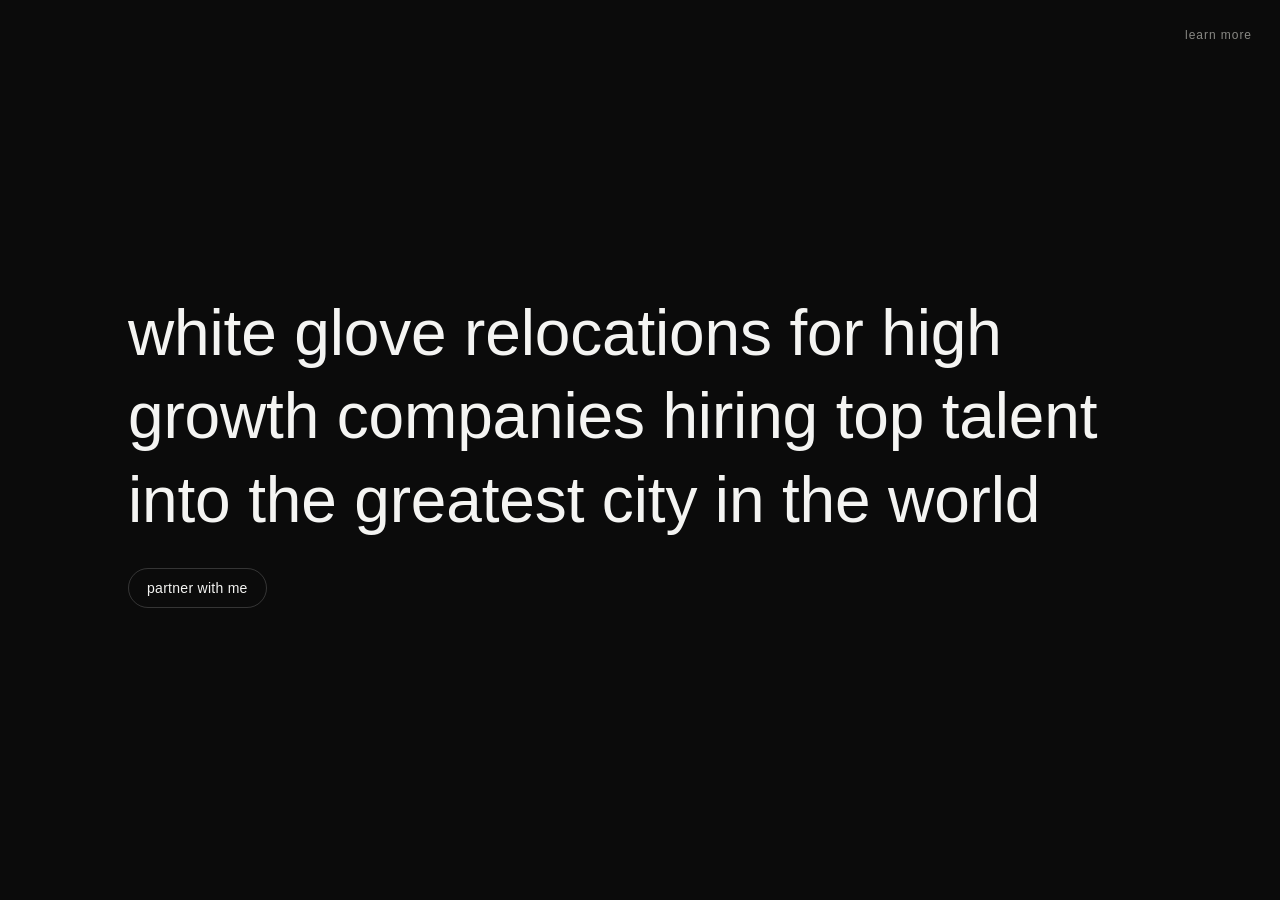
==== commit 74b18fb7: "Add files via upload" ====
--- a/index.html
+++ b/index.html
@@ -11,10 +11,7 @@
     <link rel="stylesheet" href="styles.css" />
   </head>
   <body>
-    <a class="menu" href="/about.html" aria-label="about">
-      <span></span>
-      <span></span>
-    </a>
+    <a class="menu" href="/about.html">learn more</a>
 
     <main class="single">
       <h1>
--- a/styles.css
+++ b/styles.css
@@ -25,22 +25,18 @@
   position: fixed;
   top: 28px;
   right: 28px;
-  width: 30px;
-  height: 18px;
-  display: grid;
-  gap: 6px;
+  display: inline-flex;
+  align-items: center;
+  justify-content: center;
   cursor: pointer;
   opacity: 0.85;
   background: transparent;
   border: none;
   text-decoration: none;
-}
-
-.menu span {
-  display: block;
-  height: 2px;
-  background: var(--ink);
-  border-radius: 999px;
+  color: var(--muted);
+  font-size: 12px;
+  text-transform: lowercase;
+  letter-spacing: 0.08em;
 }
 
 .about {
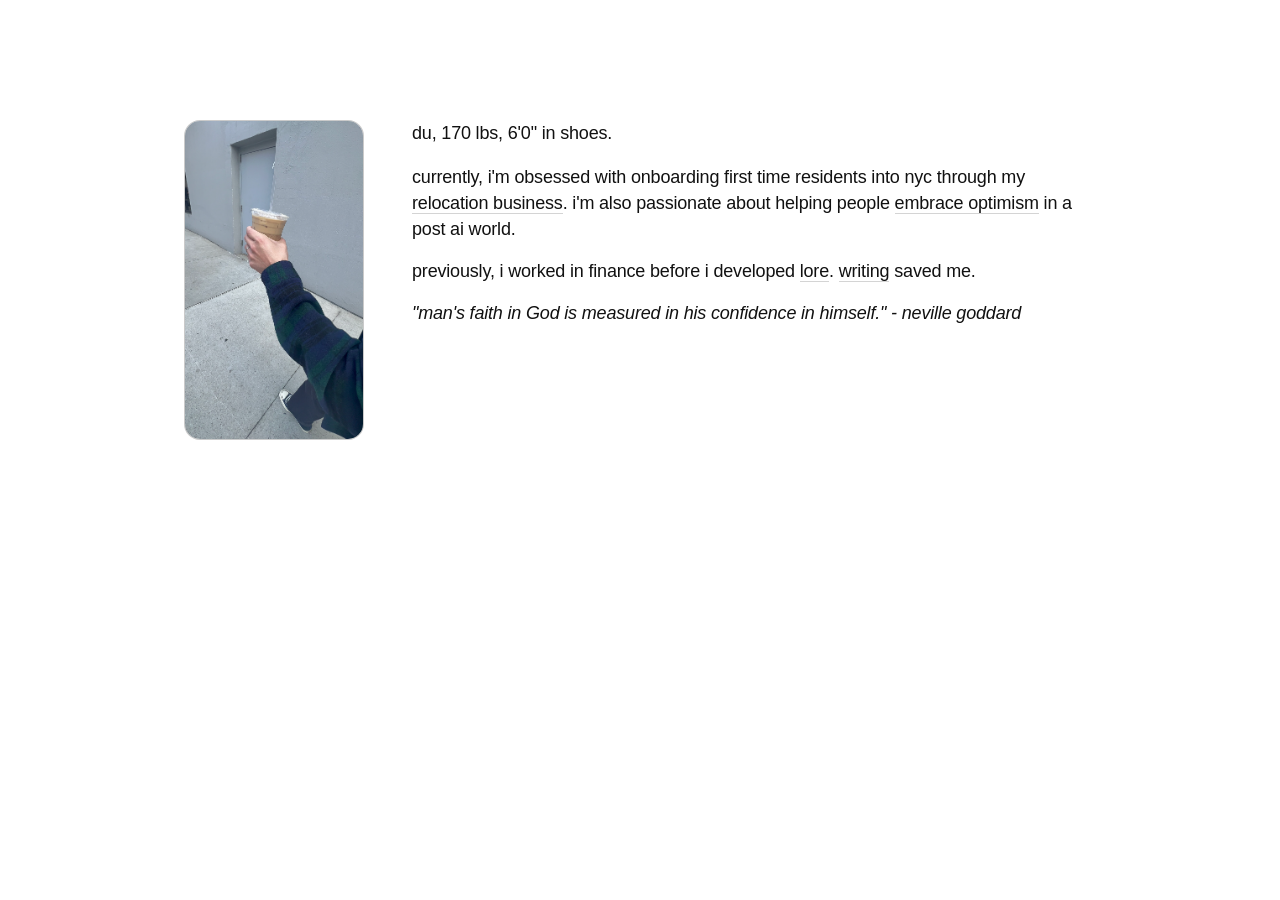
==== commit f4672380: "Add files via upload" ====
--- a/index.html
+++ b/index.html
@@ -6,26 +6,30 @@
     <title>nyc relocation, done properly</title>
     <meta
       name="description"
-      content="nyc relocation done properly. white-glove, founder-level execution for high-growth companies and new hires."
+      content="nyc relocation done properly. white glove, founder level execution for high growth companies and new hires."
     />
     <link rel="stylesheet" href="styles.css" />
   </head>
   <body>
-    <a class="menu" href="/about.html">learn more</a>
-
-    <main class="single">
-      <h1>
-        white glove relocations for high growth companies hiring top talent into the
-        greatest city in the world
-      </h1>
-      <a
-        class="btn"
-        href="https://twitter.com/messages/compose?recipient_id=38584928"
-        target="_blank"
-        rel="noreferrer"
-      >
-        partner with me
-      </a>
+    <main class="profile">
+      <div class="portrait">
+        <img src="portrait.png" alt="portrait" />
+      </div>
+      <div class="bio">
+        <h1>du, 170 lbs, 6'0" in shoes.</h1>
+        <p>
+          currently, i'm obsessed with onboarding first time residents into nyc
+          through my <a href="https://x.com/thedulab/status/2028648365525966874?s=20" target="_blank" rel="noreferrer">relocation business</a>. i'm also passionate about helping
+          people <a href="https://x.com/thedulab/status/2006888315157712901?s=20" target="_blank" rel="noreferrer">embrace optimism</a> in a post ai world.
+        </p>
+        <p>
+          previously, i worked in finance before i developed <a href="https://x.com/thedulab/status/2006888315157712901?s=20" target="_blank" rel="noreferrer">lore</a>. <a href="https://x.com/yourselfcapital" target="_blank" rel="noreferrer">writing</a> saved me.
+        </p>
+        <p class="quote">
+          "man's faith in God is measured in his confidence in himself." - neville
+          goddard
+        </p>
+      </div>
     </main>
   </body>
 </html>
--- a/styles.css
+++ b/styles.css
@@ -1,9 +1,9 @@
 :root {
-  color-scheme: dark;
-  --bg: #0b0b0b;
-  --ink: #f4f4f2;
-  --muted: #9f9f9a;
-  --line: rgba(244, 244, 242, 0.18);
+  color-scheme: light;
+  --bg: #ffffff;
+  --ink: #111111;
+  --muted: #6b6b6b;
+  --line: rgba(17, 17, 17, 0.18);
 }
 
 *,
@@ -14,29 +14,65 @@
 
 body {
   margin: 0;
-  font-family: "Helvetica", "Arial", sans-serif;
+  font-family: "Neue Haas Grotesk Text Pro", "Helvetica Neue", "Helvetica",
+    "Arial", sans-serif;
   background: var(--bg);
   color: var(--ink);
-  line-height: 1.3;
+  line-height: 1.45;
   letter-spacing: -0.01em;
+  font-size: 18px;
 }
 
-.menu {
-  position: fixed;
-  top: 28px;
-  right: 28px;
-  display: inline-flex;
-  align-items: center;
-  justify-content: center;
-  cursor: pointer;
-  opacity: 0.85;
-  background: transparent;
-  border: none;
+main.profile {
+  max-width: 960px;
+  margin: 120px auto 120px;
+  padding: 0 24px;
+  display: grid;
+  grid-template-columns: 180px 1fr;
+  gap: 48px;
+  align-items: start;
+}
+
+.portrait {
+  width: 180px;
+  height: 320px;
+  border-radius: 16px;
+  background: #f2f2f2;
+  border: 1px solid var(--line);
+  overflow: hidden;
+}
+
+.portrait img {
+  width: 100%;
+  height: 100%;
+  object-fit: contain;
+  display: block;
+}
+
+.bio p {
+  margin: 0 0 16px;
+  font-size: 18px;
+}
+
+.bio h1 {
+  margin: 0 0 18px;
+  font-size: 18px;
+  font-weight: 400;
+  text-transform: lowercase;
+}
+
+.quote {
+  font-style: italic;
+}
+
+.bio a {
+  color: inherit;
   text-decoration: none;
+  border-bottom: 1px solid var(--line);
+}
+
+.bio a:hover {
   color: var(--muted);
-  font-size: 12px;
-  text-transform: lowercase;
-  letter-spacing: 0.08em;
 }
 
 .about {
@@ -50,7 +86,8 @@
   padding: 28px 22px 0;
   display: flex;
   justify-content: space-between;
-  font-family: "Helvetica", "Arial", sans-serif;
+  font-family: "Neue Haas Grotesk Text Pro", "Helvetica Neue", "Helvetica",
+    "Arial", sans-serif;
   font-size: 13px;
   color: var(--muted);
 }
@@ -65,7 +102,8 @@
   margin: 40px auto 80px;
   padding: 0 22px;
   line-height: 1.6;
-  font-family: "Helvetica", "Arial", sans-serif;
+  font-family: "Neue Haas Grotesk Text Pro", "Helvetica Neue", "Helvetica",
+    "Arial", sans-serif;
 }
 
 .about-main h1 {
@@ -103,59 +141,15 @@
   font-style: italic;
 }
 
-main.single {
-  min-height: 100vh;
-  display: flex;
-  flex-direction: column;
-  justify-content: center;
-  align-items: flex-start;
-  padding: 12vh 10vw;
-  gap: 26px;
-}
-
-h1 {
-  margin: 0;
-  font-size: clamp(2.2rem, 5vw, 4.2rem);
-  font-weight: 400;
-  text-transform: lowercase;
-}
-
-.highlight-link {
-  color: inherit;
-  text-decoration: none;
-  border-bottom: 1px solid transparent;
-  transition: color 150ms ease, font-style 150ms ease;
-}
-
-.highlight-link:hover {
-  font-style: italic;
-  color: var(--muted);
-}
-
-.btn {
-  display: inline-flex;
-  align-items: center;
-  padding: 10px 18px;
-  border-radius: 999px;
-  border: 1px solid var(--line);
-  text-decoration: none;
-  color: var(--ink);
-  text-transform: lowercase;
-  font-size: 14px;
-  letter-spacing: 0.02em;
-}
-
-.btn:hover {
-  border-color: var(--ink);
-}
-
 @media (max-width: 600px) {
-  .menu {
-    top: 20px;
-    right: 20px;
+  main.profile {
+    grid-template-columns: 1fr;
+    gap: 28px;
+    margin: 60px auto 100px;
   }
 
-  main.single {
-    padding: 10vh 8vw;
+  .portrait {
+    width: 140px;
+    height: 250px;
   }
 }
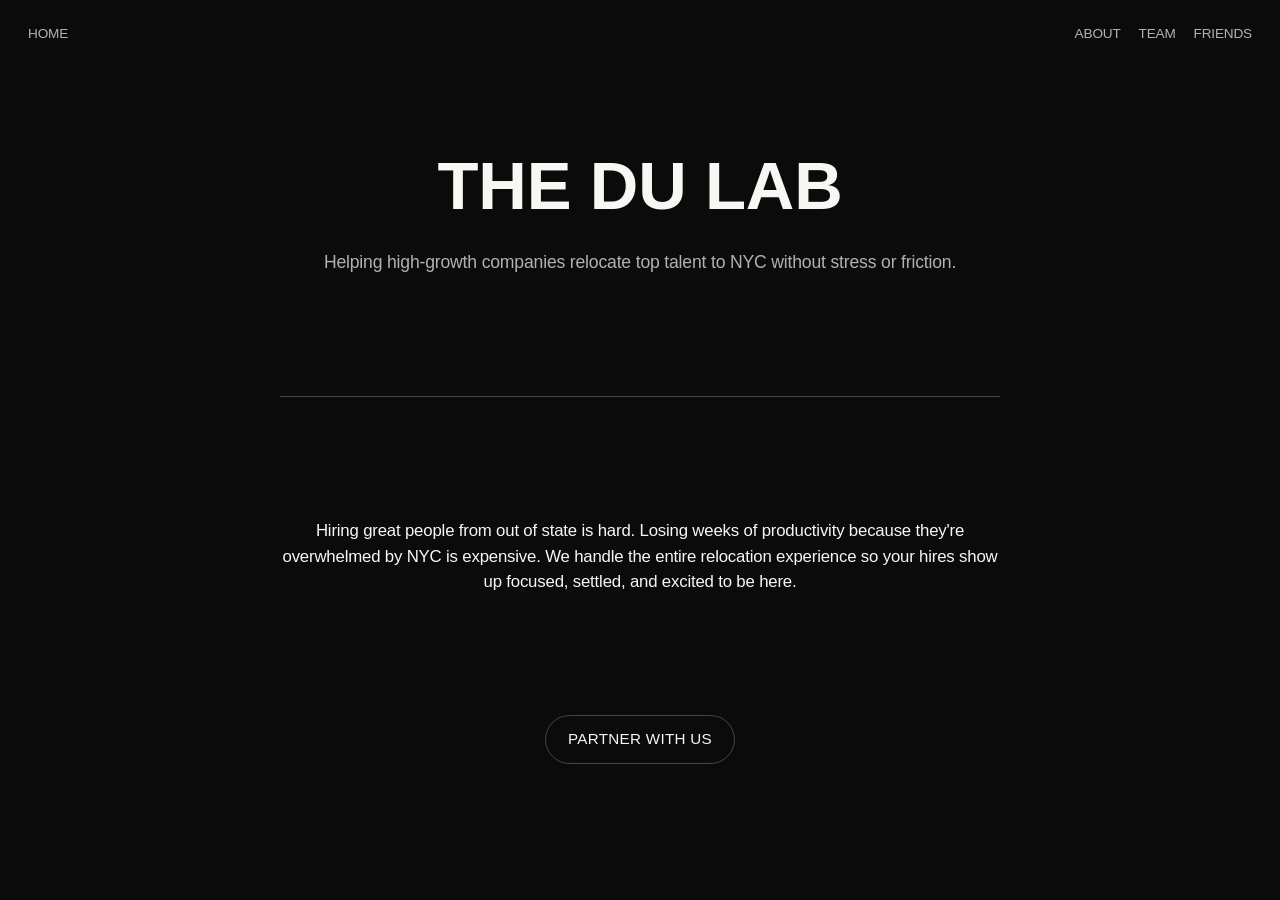
==== commit 723fb515: "Add files via upload" ====
--- a/index.html
+++ b/index.html
@@ -3,33 +3,46 @@
   <head>
     <meta charset="utf-8" />
     <meta name="viewport" content="width=device-width, initial-scale=1" />
-    <title>nyc relocation, done properly</title>
+    <title>The Du Lab</title>
     <meta
       name="description"
-      content="nyc relocation done properly. white glove, founder level execution for high growth companies and new hires."
+      content="The Du Lab — Helping high-growth companies relocate top talent to NYC without stress or friction."
     />
     <link rel="stylesheet" href="styles.css" />
   </head>
-  <body>
-    <main class="profile">
-      <div class="portrait">
-        <img src="portrait.png" alt="portrait" />
+  <body class="dark fade-page">
+    <header class="top-nav">
+      <a class="home-tab" href="/">HOME</a>
+      <div class="nav-right">
+        <a href="/about.html">ABOUT</a>
+        <a href="/team.html">TEAM</a>
+        <a href="/friends.html">FRIENDS</a>
       </div>
-      <div class="bio">
-        <h1>du, 170 lbs, 6'0" in shoes.</h1>
+    </header>
+    <main class="home">
+      <section class="intro">
+        <h1>THE DU LAB</h1>
         <p>
-          currently, i'm obsessed with onboarding first time residents into nyc
-          through my <a href="https://x.com/thedulab/status/2028648365525966874?s=20" target="_blank" rel="noreferrer">relocation business</a>. i'm also passionate about helping
-          people <a href="https://x.com/thedulab/status/2006888315157712901?s=20" target="_blank" rel="noreferrer">embrace optimism</a> in a post ai world.
+          Helping high-growth companies relocate top talent to NYC without stress
+          or friction.
         </p>
+      </section>
+
+      <hr />
+
+      <section class="body-copy">
         <p>
-          previously, i worked in finance before i developed <a href="https://x.com/thedulab/status/2006888315157712901?s=20" target="_blank" rel="noreferrer">lore</a>. <a href="https://x.com/yourselfcapital" target="_blank" rel="noreferrer">writing</a> saved me.
+          Hiring great people from out of state is hard. Losing weeks of
+          productivity because they're overwhelmed by NYC is expensive. We handle
+          the entire relocation experience so your hires show up focused, settled,
+          and excited to be here.
         </p>
-        <p class="quote">
-          "man's faith in God is measured in his confidence in himself." - neville
-          goddard
-        </p>
-      </div>
+      </section>
+
+      <a class="cta" href="https://twitter.com/messages/compose?recipient_id=38584928" target="_blank" rel="noreferrer">
+        PARTNER WITH US
+      </a>
     </main>
+    <script src="script.js"></script>
   </body>
 </html>
--- a/styles.css
+++ b/styles.css
@@ -1,9 +1,9 @@
 :root {
-  color-scheme: light;
-  --bg: #ffffff;
-  --ink: #111111;
-  --muted: #6b6b6b;
-  --line: rgba(17, 17, 17, 0.18);
+  color-scheme: dark;
+  --bg: #0b0b0b;
+  --ink: #f7f7f4;
+  --muted: #b2b2ad;
+  --line: rgba(247, 247, 244, 0.25);
 }
 
 *,
@@ -14,142 +14,327 @@
 
 body {
   margin: 0;
-  font-family: "Neue Haas Grotesk Text Pro", "Helvetica Neue", "Helvetica",
-    "Arial", sans-serif;
+  font-family: "Europa Grotesk SB Round Alt", "Neue Haas Grotesk Text Pro",
+    "Helvetica Neue", "Helvetica", "Arial", sans-serif;
   background: var(--bg);
   color: var(--ink);
-  line-height: 1.45;
+  line-height: 1.5;
   letter-spacing: -0.01em;
   font-size: 18px;
 }
 
-main.profile {
-  max-width: 960px;
+.fade-page {
+  opacity: 0;
+  animation: page-fade 300ms ease forwards;
+}
+
+.fade-out {
+  opacity: 0;
+  transition: opacity 200ms ease;
+}
+
+@keyframes page-fade {
+  to {
+    opacity: 1;
+  }
+}
+
+.top-nav {
+  position: fixed;
+  top: 24px;
+  left: 28px;
+  right: 28px;
+  display: flex;
+  justify-content: space-between;
+  font-size: 0.85rem;
+  color: var(--muted);
+}
+
+.top-nav a {
+  color: inherit;
+  text-decoration: none;
+}
+
+.top-nav a:hover {
+  color: var(--ink);
+}
+
+.nav-right {
+  display: inline-flex;
+  gap: 18px;
+}
+
+main.page {
+  max-width: 760px;
   margin: 120px auto 120px;
   padding: 0 24px;
   display: grid;
-  grid-template-columns: 180px 1fr;
   gap: 48px;
-  align-items: start;
-}
-
-.portrait {
-  width: 180px;
-  height: 320px;
-  border-radius: 16px;
-  background: #f2f2f2;
-  border: 1px solid var(--line);
+}
+
+.section-title {
+  margin: 0 0 16px;
+  font-size: clamp(2.2rem, 5vw, 3.4rem);
+  font-weight: 800;
+  font-family: "Motoya Cedar W8", "Neue Haas Grotesk Text Pro", "Helvetica Neue",
+    "Helvetica", "Arial", sans-serif;
+  text-transform: uppercase;
+}
+
+.reveal-item {
+  opacity: 0;
+  transform: translateY(10px);
+  transition: opacity 350ms ease, transform 350ms ease;
+}
+
+.reveal-item.is-visible {
+  opacity: 1;
+  transform: translateY(0);
+}
+
+main.page p {
+  margin: 0 0 12px;
+  color: var(--ink);
+}
+
+.underlined {
+  display: inline-block;
+  border-bottom: 1px solid var(--line);
+  padding-bottom: 4px;
+}
+
+main.page ul {
+  margin: 8px 0 16px;
+  padding-left: 18px;
+}
+
+main.page li {
+  margin: 6px 0;
+}
+
+main.friends {
+  min-height: 100vh;
   overflow: hidden;
-}
-
-.portrait img {
+  position: relative;
+  padding-top: 80px;
+}
+
+.friends-title {
+  position: relative;
+  z-index: 2;
+  margin: 0 24px 20px;
+  font-size: clamp(2.2rem, 5vw, 3.4rem);
+  font-weight: 800;
+  font-family: "Motoya Cedar W8", "Neue Haas Grotesk Text Pro", "Helvetica Neue",
+    "Helvetica", "Arial", sans-serif;
+  text-transform: uppercase;
+}
+
+.bouncer {
+  position: absolute;
+  width: 240px;
+  height: 240px;
+  animation:
+    bounce-x 14s linear infinite,
+    bounce-y 9s linear infinite;
+}
+
+.bouncer img {
   width: 100%;
   height: 100%;
   object-fit: contain;
   display: block;
 }
 
-.bio p {
+.bouncer a {
+  display: inline-block;
+  width: 100%;
+  height: 100%;
+}
+
+.bouncer a:hover img {
+  opacity: 0.85;
+}
+
+@keyframes bounce-x {
+  0% {
+    transform: translateX(0);
+  }
+  50% {
+    transform: translateX(calc(100vw - 280px));
+  }
+  100% {
+    transform: translateX(0);
+  }
+}
+
+@keyframes bounce-y {
+  0% {
+    top: 100px;
+  }
+  50% {
+    top: calc(100vh - 340px);
+  }
+  100% {
+    top: 100px;
+  }
+}
+main.team {
+  max-width: 900px;
+  margin: 140px auto 120px;
+  padding: 0 24px;
+  display: grid;
+  grid-template-columns: 260px 1fr;
+  gap: 40px;
+  align-items: start;
+}
+
+.team-photo {
+  width: 260px;
+  height: 260px;
+  border-radius: 20px;
+  overflow: hidden;
+  border: 1px solid var(--line);
+}
+
+.team-photo img {
+  width: 100%;
+  height: 100%;
+  object-fit: cover;
+  display: block;
+  filter: grayscale(100%);
+}
+
+.team-bio h1 {
+  margin: 0 0 8px;
+  font-size: clamp(2.6rem, 6vw, 4.2rem);
+  font-weight: 800;
+  font-family: "Motoya Cedar W8", "Neue Haas Grotesk Text Pro", "Helvetica Neue",
+    "Helvetica", "Arial", sans-serif;
+  text-transform: uppercase;
+}
+
+.role {
   margin: 0 0 16px;
-  font-size: 18px;
-}
-
-.bio h1 {
-  margin: 0 0 18px;
-  font-size: 18px;
-  font-weight: 400;
-  text-transform: lowercase;
-}
-
-.quote {
-  font-style: italic;
-}
-
-.bio a {
-  color: inherit;
-  text-decoration: none;
-  border-bottom: 1px solid var(--line);
-}
-
-.bio a:hover {
   color: var(--muted);
 }
 
-.about {
-  background: var(--bg);
-  color: var(--ink);
-}
-
-.about-header {
-  max-width: 760px;
-  margin: 0 auto;
-  padding: 28px 22px 0;
-  display: flex;
-  justify-content: space-between;
-  font-family: "Neue Haas Grotesk Text Pro", "Helvetica Neue", "Helvetica",
-    "Arial", sans-serif;
-  font-size: 13px;
+main.home {
+  min-height: 100vh;
+  display: grid;
+  place-items: center;
+  text-align: center;
+  padding: 80px 24px;
+  gap: 8px;
+}
+
+.intro h1 {
+  margin: 0 0 12px;
+  font-size: clamp(2.6rem, 6vw, 4.2rem);
+  font-weight: 800;
+  font-family: "Motoya Cedar W8", "Neue Haas Grotesk Text Pro", "Helvetica Neue",
+    "Helvetica", "Arial", sans-serif;
+}
+
+.intro p {
+  margin: 0;
   color: var(--muted);
-}
-
-.about-header a {
-  color: inherit;
-  text-decoration: none;
-}
-
-.about-main {
-  max-width: 760px;
-  margin: 40px auto 80px;
-  padding: 0 22px;
-  line-height: 1.6;
-  font-family: "Neue Haas Grotesk Text Pro", "Helvetica Neue", "Helvetica",
-    "Arial", sans-serif;
-}
-
-.about-main h1 {
-  font-size: clamp(2rem, 4vw, 3.2rem);
-  text-transform: none;
-}
-
-.about-main h2 {
-  font-size: 1.2rem;
-  margin-top: 24px;
-}
-
-.about-main ul {
-  padding-left: 18px;
-}
-
-.about-main li {
-  margin: 6px 0;
-}
-
-.about-main hr {
+  font-size: 1.1rem;
+  max-width: 640px;
+}
+
+hr {
+  width: min(720px, 90vw);
   border: none;
   border-top: 1px solid var(--line);
-  margin: 24px 0;
-}
-
-.about-main a {
-  color: inherit;
+  margin: 0;
+}
+
+.body-copy p {
+  max-width: 720px;
+  margin: 0;
+  color: var(--ink);
+  font-size: 1.05rem;
+}
+
+.cta {
+  display: inline-flex;
+  align-items: center;
+  justify-content: center;
+  padding: 12px 22px;
+  border-radius: 999px;
+  border: 1px solid var(--line);
+  color: var(--ink);
   text-decoration: none;
-  transition: color 150ms ease, font-style 150ms ease;
-}
-
-.about-main a:hover {
-  color: var(--muted);
-  font-style: italic;
+  font-size: 0.95rem;
+  letter-spacing: 0.02em;
+  text-transform: none;
+}
+
+.cta:hover {
+  border-color: var(--ink);
 }
 
 @media (max-width: 600px) {
-  main.profile {
+  .top-nav {
+    position: static;
+    padding: 16px 18px 0;
+    flex-direction: column;
+    gap: 10px;
+    align-items: flex-start;
+  }
+
+  .nav-right {
+    gap: 12px;
+    flex-wrap: wrap;
+  }
+
+  main.home {
+    min-height: auto;
+    padding: 40px 18px 60px;
+    gap: 10px;
+  }
+
+  .intro h1 {
+    font-size: clamp(2.1rem, 8vw, 2.9rem);
+  }
+
+  .intro p {
+    font-size: 1rem;
+  }
+
+  .body-copy p {
+    font-size: 1rem;
+  }
+
+  .cta {
+    padding: 10px 18px;
+    font-size: 0.85rem;
+  }
+
+  main.page {
+    margin: 40px auto 80px;
+    gap: 28px;
+  }
+
+  main.team {
     grid-template-columns: 1fr;
+    margin: 40px auto 80px;
     gap: 28px;
-    margin: 60px auto 100px;
-  }
-
-  .portrait {
-    width: 140px;
-    height: 250px;
-  }
-}
+  }
+
+  .team-photo {
+    width: 220px;
+    height: 220px;
+  }
+
+  .bouncer {
+    width: 180px;
+    height: 180px;
+  }
+
+  .friends-title {
+    margin: 0 18px 16px;
+    font-size: clamp(1.8rem, 7vw, 2.6rem);
+  }
+}
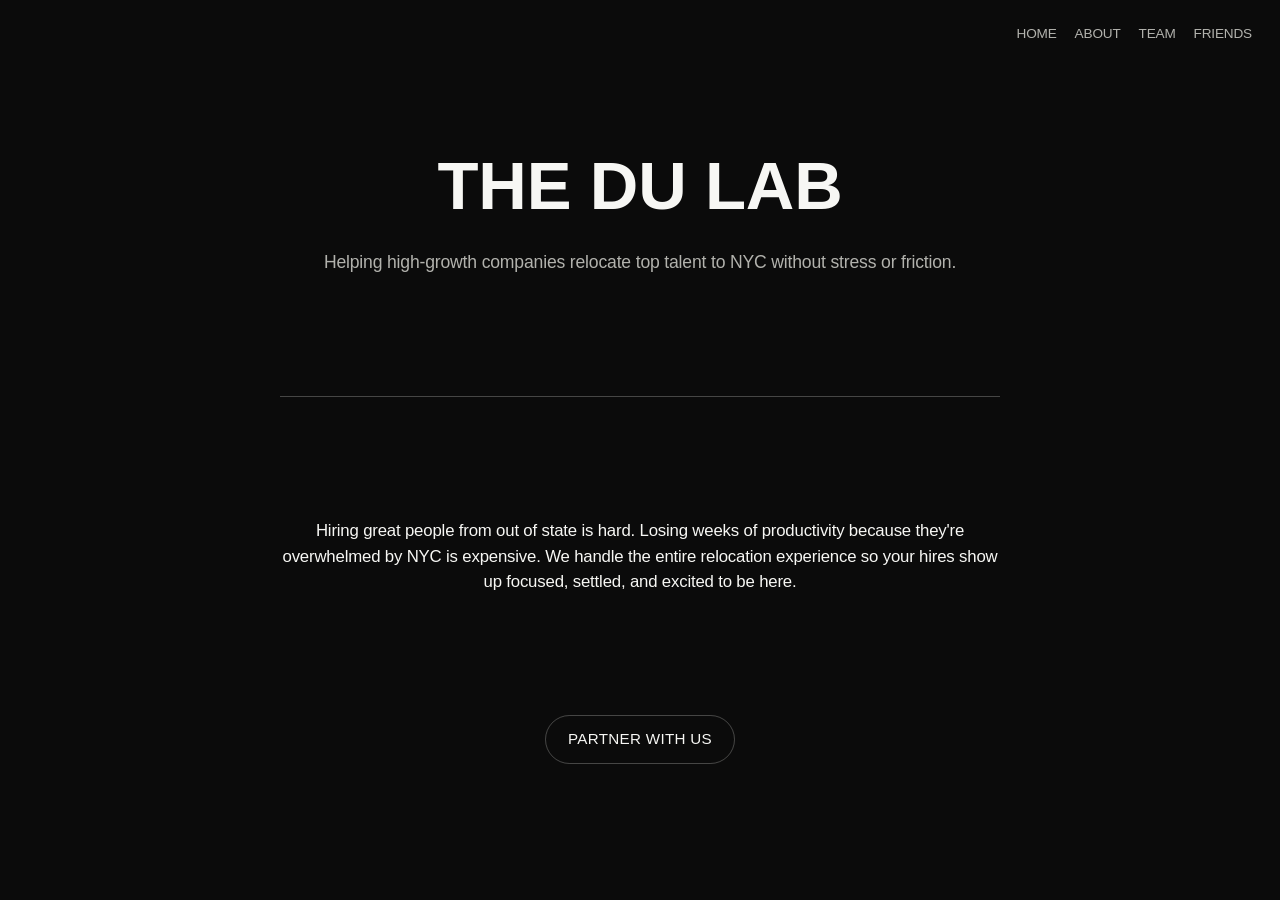
==== commit f0985104: "Add files via upload" ====
--- a/index.html
+++ b/index.html
@@ -12,8 +12,8 @@
   </head>
   <body class="dark fade-page">
     <header class="top-nav">
-      <a class="home-tab" href="/">HOME</a>
       <div class="nav-right">
+        <a class="home-tab" href="/">HOME</a>
         <a href="/about.html">ABOUT</a>
         <a href="/team.html">TEAM</a>
         <a href="/friends.html">FRIENDS</a>
--- a/styles.css
+++ b/styles.css
@@ -42,12 +42,13 @@
 .top-nav {
   position: fixed;
   top: 24px;
-  left: 28px;
+  left: auto;
   right: 28px;
   display: flex;
-  justify-content: space-between;
+  justify-content: flex-end;
   font-size: 0.85rem;
   color: var(--muted);
+  z-index: 10;
 }
 
 .top-nav a {
@@ -134,6 +135,7 @@
   position: absolute;
   width: 240px;
   height: 240px;
+  z-index: 1;
   animation:
     bounce-x 14s linear infinite,
     bounce-y 9s linear infinite;
@@ -292,7 +294,7 @@
   main.home {
     min-height: auto;
     padding: 40px 18px 60px;
-    gap: 10px;
+    gap: 24px;
   }
 
   .intro h1 {
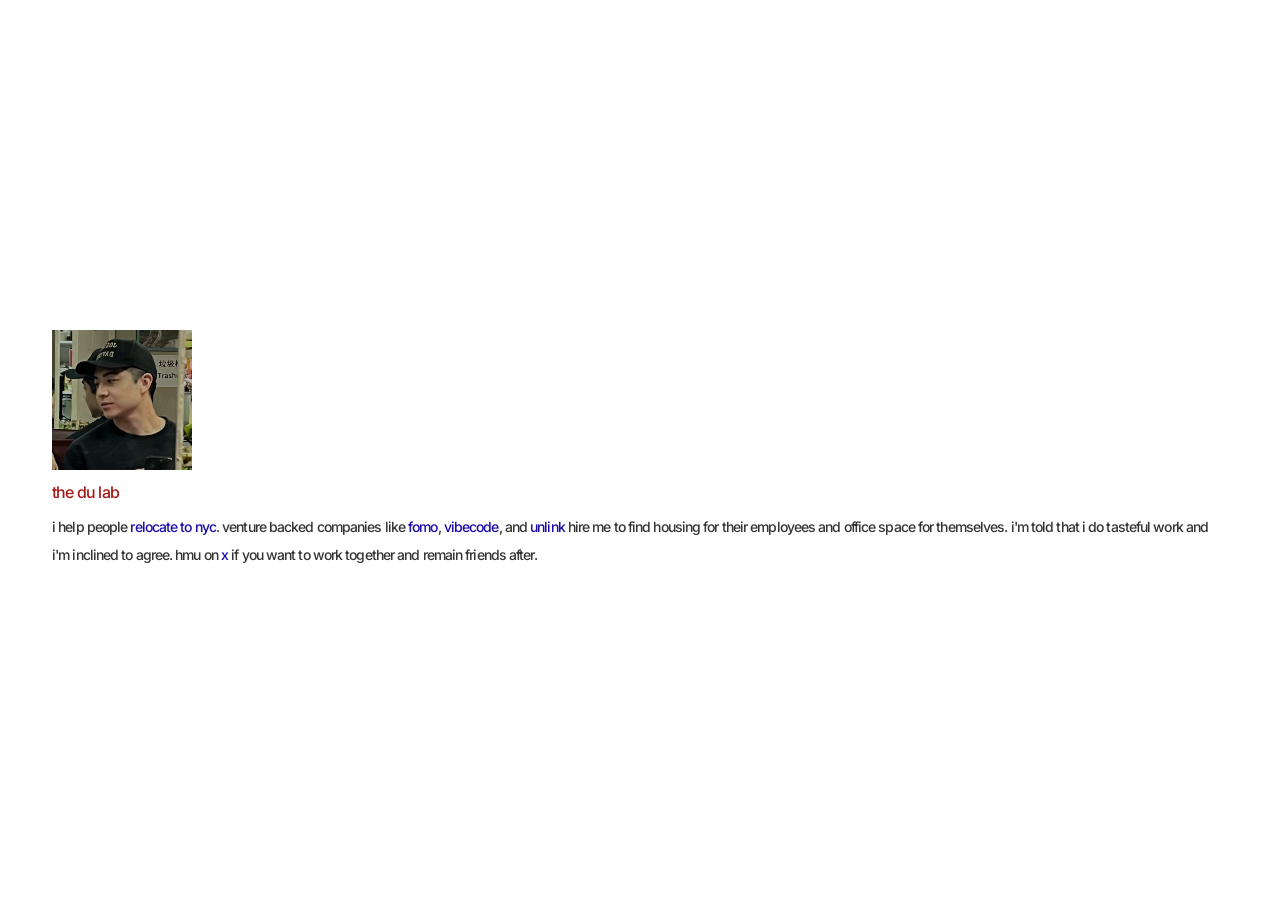
==== commit 877a21c6: "Add files via upload" ====
--- a/index.html
+++ b/index.html
@@ -1,48 +1,34 @@
 <!doctype html>
-<html lang="en">
+<html class="js" lang="en">
   <head>
     <meta charset="utf-8" />
-    <meta name="viewport" content="width=device-width, initial-scale=1" />
-    <title>The Du Lab</title>
-    <meta
-      name="description"
-      content="The Du Lab — Helping high-growth companies relocate top talent to NYC without stress or friction."
-    />
+    <meta http-equiv="X-UA-Compatible" content="IE=edge" />
+    <meta name="viewport" content="width=device-width,initial-scale=1" />
+    <title>legacy</title>
     <link rel="stylesheet" href="styles.css" />
   </head>
-  <body class="dark fade-page">
-    <header class="top-nav">
-      <div class="nav-right">
-        <a class="home-tab" href="/">HOME</a>
-        <a href="/about.html">ABOUT</a>
-        <a href="/team.html">TEAM</a>
-        <a href="/friends.html">FRIENDS</a>
+  <body>
+    <main class="legacy-page">
+      <div class="legacy-photo">
+        <img src="pfp.jpg" alt="portrait" />
       </div>
-    </header>
-    <main class="home">
-      <section class="intro">
-        <h1>THE DU LAB</h1>
+
+      <h1 class="legacy-title">the du lab</h1>
+      <div class="legacy-copy">
         <p>
-          Helping high-growth companies relocate top talent to NYC without stress
-          or friction.
+          i help people
+          <a href="https://x.com/thedulab/status/2028648365525966874?s=20" target="_blank" rel="noreferrer">relocate to nyc</a>.
+          venture backed companies like
+          <a href="https://x.com/fomo" target="_blank" rel="noreferrer">fomo</a>,
+          <a href="https://x.com/vibecodeapp_" target="_blank" rel="noreferrer">vibecode</a>,
+          and
+          <a href="https://x.com/unlink_xyz" target="_blank" rel="noreferrer">unlink</a>
+          hire me to find housing for their employees and office space for
+          themselves. i'm told that i do tasteful work and i'm inclined to agree.
+          hmu on <a href="https://x.com/thedulab" target="_blank" rel="noreferrer">x</a>
+          if you want to work together and remain friends after.
         </p>
-      </section>
-
-      <hr />
-
-      <section class="body-copy">
-        <p>
-          Hiring great people from out of state is hard. Losing weeks of
-          productivity because they're overwhelmed by NYC is expensive. We handle
-          the entire relocation experience so your hires show up focused, settled,
-          and excited to be here.
-        </p>
-      </section>
-
-      <a class="cta" href="https://twitter.com/messages/compose?recipient_id=38584928" target="_blank" rel="noreferrer">
-        PARTNER WITH US
-      </a>
+      </div>
     </main>
-    <script src="script.js"></script>
   </body>
 </html>
--- a/styles.css
+++ b/styles.css
@@ -1,342 +1,160 @@
+@import url("https://fonts.googleapis.com/css2?family=Assistant:wght@400;700&family=Inter:wght@400;500;700&display=swap");
+
 :root {
-  color-scheme: dark;
-  --bg: #0b0b0b;
-  --ink: #f7f7f4;
-  --muted: #b2b2ad;
-  --line: rgba(247, 247, 244, 0.25);
+  --color-background: 255, 255, 255;
+  --color-foreground: 0, 0, 0;
+  --font-body-family: Assistant, sans-serif;
+  --font-body-style: normal;
+  --font-body-weight: 400;
+  --font-body-weight-bold: 700;
+  --font-heading-family: Assistant, sans-serif;
+  --font-heading-style: normal;
+  --font-heading-weight: 400;
+  --font-body-scale: 1.0;
+  --font-heading-scale: 1.0;
+  --page-width: 120rem;
+  --page-width-margin: 0rem;
 }
 
 *,
 *::before,
 *::after {
+  box-sizing: inherit;
+}
+
+html {
   box-sizing: border-box;
+  font-size: calc(var(--font-body-scale) * 62.5%);
+  height: 100%;
 }
 
 body {
+  display: grid;
+  grid-template-rows: auto auto 1fr auto;
+  grid-template-columns: 100%;
+  min-height: 100%;
   margin: 0;
-  font-family: "Europa Grotesk SB Round Alt", "Neue Haas Grotesk Text Pro",
-    "Helvetica Neue", "Helvetica", "Arial", sans-serif;
-  background: var(--bg);
-  color: var(--ink);
-  line-height: 1.5;
-  letter-spacing: -0.01em;
-  font-size: 18px;
+  font-size: 14px;
+  letter-spacing: -0.9px;
+  line-height: 28.8px;
+  font-family: "Inter", -apple-system, "system-ui", "Segoe UI", sans-serif;
+  font-style: var(--font-body-style);
+  font-weight: 500;
+  color: rgba(18, 18, 18, 0.85);
+  background-color: rgb(var(--color-background));
+  overflow: hidden;
 }
 
-.fade-page {
-  opacity: 0;
-  animation: page-fade 300ms ease forwards;
+body.allow-scroll {
+  overflow: auto;
 }
 
-.fade-out {
-  opacity: 0;
-  transition: opacity 200ms ease;
+body.allow-scroll .legacy-page {
+  min-height: auto;
+  padding: 32px 12px;
+  display: block;
 }
 
-@keyframes page-fade {
-  to {
-    opacity: 1;
+@media screen and (min-width: 750px) {
+  body.allow-scroll .legacy-page {
+    padding: 40px 16px;
   }
 }
 
-.top-nav {
-  position: fixed;
-  top: 24px;
-  left: auto;
-  right: 28px;
-  display: flex;
-  justify-content: flex-end;
-  font-size: 0.85rem;
-  color: var(--muted);
-  z-index: 10;
+@media screen and (min-width: 750px) {
+  body {
+    font-size: 14px;
+  }
 }
 
-.top-nav a {
-  color: inherit;
+.legacy-page {
+  width: min(var(--page-width), 100%);
+  margin: 0 auto;
+  padding: 16px 8px;
+  min-height: 100vh;
+  display: flex;
+  flex-direction: column;
+  justify-content: center;
+}
+
+@media screen and (min-width: 750px) {
+  .legacy-page {
+    padding: 20px 12px;
+  }
+}
+
+.legacy-photo {
+  width: 100%;
+  max-width: 140px;
+  margin-bottom: 8px;
+}
+
+.legacy-photo img {
+  width: 100%;
+  height: auto;
+  display: block;
+}
+
+.legacy-title {
+  font-size: 16px;
+  font-weight: 500;
+  font-family: "Inter", -apple-system, "system-ui", "Segoe UI", sans-serif;
+  text-transform: lowercase;
+  letter-spacing: -0.8px;
+  line-height: 28.8px;
+  margin: 0 0 6px;
+  color: #a61919;
+}
+
+.legacy-copy p {
+  margin: 0;
+}
+
+.legacy-copy p:last-child {
+  margin-bottom: 0;
+}
+
+@media (max-width: 600px) {
+  body {
+    font-size: 13px;
+    line-height: 1.4;
+    letter-spacing: -0.6px;
+  }
+
+  .legacy-page {
+    padding: 12px 6px;
+  }
+
+  .legacy-photo {
+    max-width: 120px;
+  }
+}
+
+@media (max-height: 700px) {
+  body {
+    font-size: 12px;
+    line-height: 1.35;
+    letter-spacing: -0.6px;
+  }
+
+  .legacy-photo {
+    max-width: 110px;
+  }
+}
+
+.legacy-copy a {
+  color: #1a0dab;
   text-decoration: none;
 }
 
-.top-nav a:hover {
-  color: var(--ink);
+.blue {
+  color: #1a0dab;
 }
 
-.nav-right {
-  display: inline-flex;
-  gap: 18px;
+.legacy-copy a:hover {
+  opacity: 0.7;
 }
 
-main.page {
-  max-width: 760px;
-  margin: 120px auto 120px;
-  padding: 0 24px;
-  display: grid;
-  gap: 48px;
+.quote {
+  font-style: italic;
 }
-
-.section-title {
-  margin: 0 0 16px;
-  font-size: clamp(2.2rem, 5vw, 3.4rem);
-  font-weight: 800;
-  font-family: "Motoya Cedar W8", "Neue Haas Grotesk Text Pro", "Helvetica Neue",
-    "Helvetica", "Arial", sans-serif;
-  text-transform: uppercase;
-}
-
-.reveal-item {
-  opacity: 0;
-  transform: translateY(10px);
-  transition: opacity 350ms ease, transform 350ms ease;
-}
-
-.reveal-item.is-visible {
-  opacity: 1;
-  transform: translateY(0);
-}
-
-main.page p {
-  margin: 0 0 12px;
-  color: var(--ink);
-}
-
-.underlined {
-  display: inline-block;
-  border-bottom: 1px solid var(--line);
-  padding-bottom: 4px;
-}
-
-main.page ul {
-  margin: 8px 0 16px;
-  padding-left: 18px;
-}
-
-main.page li {
-  margin: 6px 0;
-}
-
-main.friends {
-  min-height: 100vh;
-  overflow: hidden;
-  position: relative;
-  padding-top: 80px;
-}
-
-.friends-title {
-  position: relative;
-  z-index: 2;
-  margin: 0 24px 20px;
-  font-size: clamp(2.2rem, 5vw, 3.4rem);
-  font-weight: 800;
-  font-family: "Motoya Cedar W8", "Neue Haas Grotesk Text Pro", "Helvetica Neue",
-    "Helvetica", "Arial", sans-serif;
-  text-transform: uppercase;
-}
-
-.bouncer {
-  position: absolute;
-  width: 240px;
-  height: 240px;
-  z-index: 1;
-  animation:
-    bounce-x 14s linear infinite,
-    bounce-y 9s linear infinite;
-}
-
-.bouncer img {
-  width: 100%;
-  height: 100%;
-  object-fit: contain;
-  display: block;
-}
-
-.bouncer a {
-  display: inline-block;
-  width: 100%;
-  height: 100%;
-}
-
-.bouncer a:hover img {
-  opacity: 0.85;
-}
-
-@keyframes bounce-x {
-  0% {
-    transform: translateX(0);
-  }
-  50% {
-    transform: translateX(calc(100vw - 280px));
-  }
-  100% {
-    transform: translateX(0);
-  }
-}
-
-@keyframes bounce-y {
-  0% {
-    top: 100px;
-  }
-  50% {
-    top: calc(100vh - 340px);
-  }
-  100% {
-    top: 100px;
-  }
-}
-main.team {
-  max-width: 900px;
-  margin: 140px auto 120px;
-  padding: 0 24px;
-  display: grid;
-  grid-template-columns: 260px 1fr;
-  gap: 40px;
-  align-items: start;
-}
-
-.team-photo {
-  width: 260px;
-  height: 260px;
-  border-radius: 20px;
-  overflow: hidden;
-  border: 1px solid var(--line);
-}
-
-.team-photo img {
-  width: 100%;
-  height: 100%;
-  object-fit: cover;
-  display: block;
-  filter: grayscale(100%);
-}
-
-.team-bio h1 {
-  margin: 0 0 8px;
-  font-size: clamp(2.6rem, 6vw, 4.2rem);
-  font-weight: 800;
-  font-family: "Motoya Cedar W8", "Neue Haas Grotesk Text Pro", "Helvetica Neue",
-    "Helvetica", "Arial", sans-serif;
-  text-transform: uppercase;
-}
-
-.role {
-  margin: 0 0 16px;
-  color: var(--muted);
-}
-
-main.home {
-  min-height: 100vh;
-  display: grid;
-  place-items: center;
-  text-align: center;
-  padding: 80px 24px;
-  gap: 8px;
-}
-
-.intro h1 {
-  margin: 0 0 12px;
-  font-size: clamp(2.6rem, 6vw, 4.2rem);
-  font-weight: 800;
-  font-family: "Motoya Cedar W8", "Neue Haas Grotesk Text Pro", "Helvetica Neue",
-    "Helvetica", "Arial", sans-serif;
-}
-
-.intro p {
-  margin: 0;
-  color: var(--muted);
-  font-size: 1.1rem;
-  max-width: 640px;
-}
-
-hr {
-  width: min(720px, 90vw);
-  border: none;
-  border-top: 1px solid var(--line);
-  margin: 0;
-}
-
-.body-copy p {
-  max-width: 720px;
-  margin: 0;
-  color: var(--ink);
-  font-size: 1.05rem;
-}
-
-.cta {
-  display: inline-flex;
-  align-items: center;
-  justify-content: center;
-  padding: 12px 22px;
-  border-radius: 999px;
-  border: 1px solid var(--line);
-  color: var(--ink);
-  text-decoration: none;
-  font-size: 0.95rem;
-  letter-spacing: 0.02em;
-  text-transform: none;
-}
-
-.cta:hover {
-  border-color: var(--ink);
-}
-
-@media (max-width: 600px) {
-  .top-nav {
-    position: static;
-    padding: 16px 18px 0;
-    flex-direction: column;
-    gap: 10px;
-    align-items: flex-start;
-  }
-
-  .nav-right {
-    gap: 12px;
-    flex-wrap: wrap;
-  }
-
-  main.home {
-    min-height: auto;
-    padding: 40px 18px 60px;
-    gap: 24px;
-  }
-
-  .intro h1 {
-    font-size: clamp(2.1rem, 8vw, 2.9rem);
-  }
-
-  .intro p {
-    font-size: 1rem;
-  }
-
-  .body-copy p {
-    font-size: 1rem;
-  }
-
-  .cta {
-    padding: 10px 18px;
-    font-size: 0.85rem;
-  }
-
-  main.page {
-    margin: 40px auto 80px;
-    gap: 28px;
-  }
-
-  main.team {
-    grid-template-columns: 1fr;
-    margin: 40px auto 80px;
-    gap: 28px;
-  }
-
-  .team-photo {
-    width: 220px;
-    height: 220px;
-  }
-
-  .bouncer {
-    width: 180px;
-    height: 180px;
-  }
-
-  .friends-title {
-    margin: 0 18px 16px;
-    font-size: clamp(1.8rem, 7vw, 2.6rem);
-  }
-}
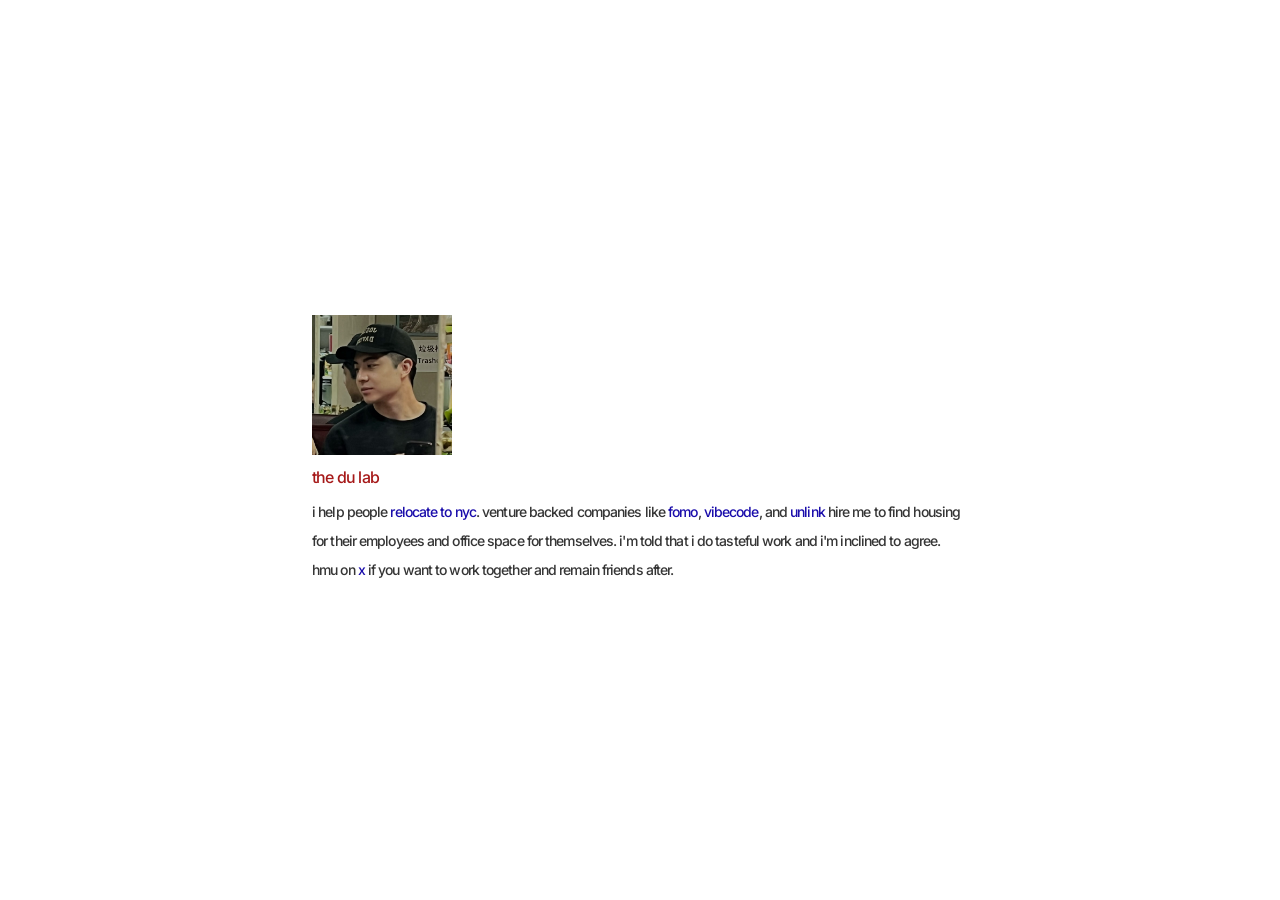
==== commit b71eafe9: "Add files via upload" ====
--- a/index.html
+++ b/index.html
@@ -4,7 +4,7 @@
     <meta charset="utf-8" />
     <meta http-equiv="X-UA-Compatible" content="IE=edge" />
     <meta name="viewport" content="width=device-width,initial-scale=1" />
-    <title>legacy</title>
+    <title>the du lab</title>
     <link rel="stylesheet" href="styles.css" />
   </head>
   <body>
--- a/styles.css
+++ b/styles.css
@@ -68,9 +68,9 @@
 }
 
 .legacy-page {
-  width: min(var(--page-width), 100%);
+  width: min(720px, 100%);
   margin: 0 auto;
-  padding: 16px 8px;
+  padding: 24px;
   min-height: 100vh;
   display: flex;
   flex-direction: column;
@@ -79,7 +79,7 @@
 
 @media screen and (min-width: 750px) {
   .legacy-page {
-    padding: 20px 12px;
+    padding: 32px;
   }
 }
 
@@ -122,7 +122,7 @@
   }
 
   .legacy-page {
-    padding: 12px 6px;
+    padding: 24px;
   }
 
   .legacy-photo {
